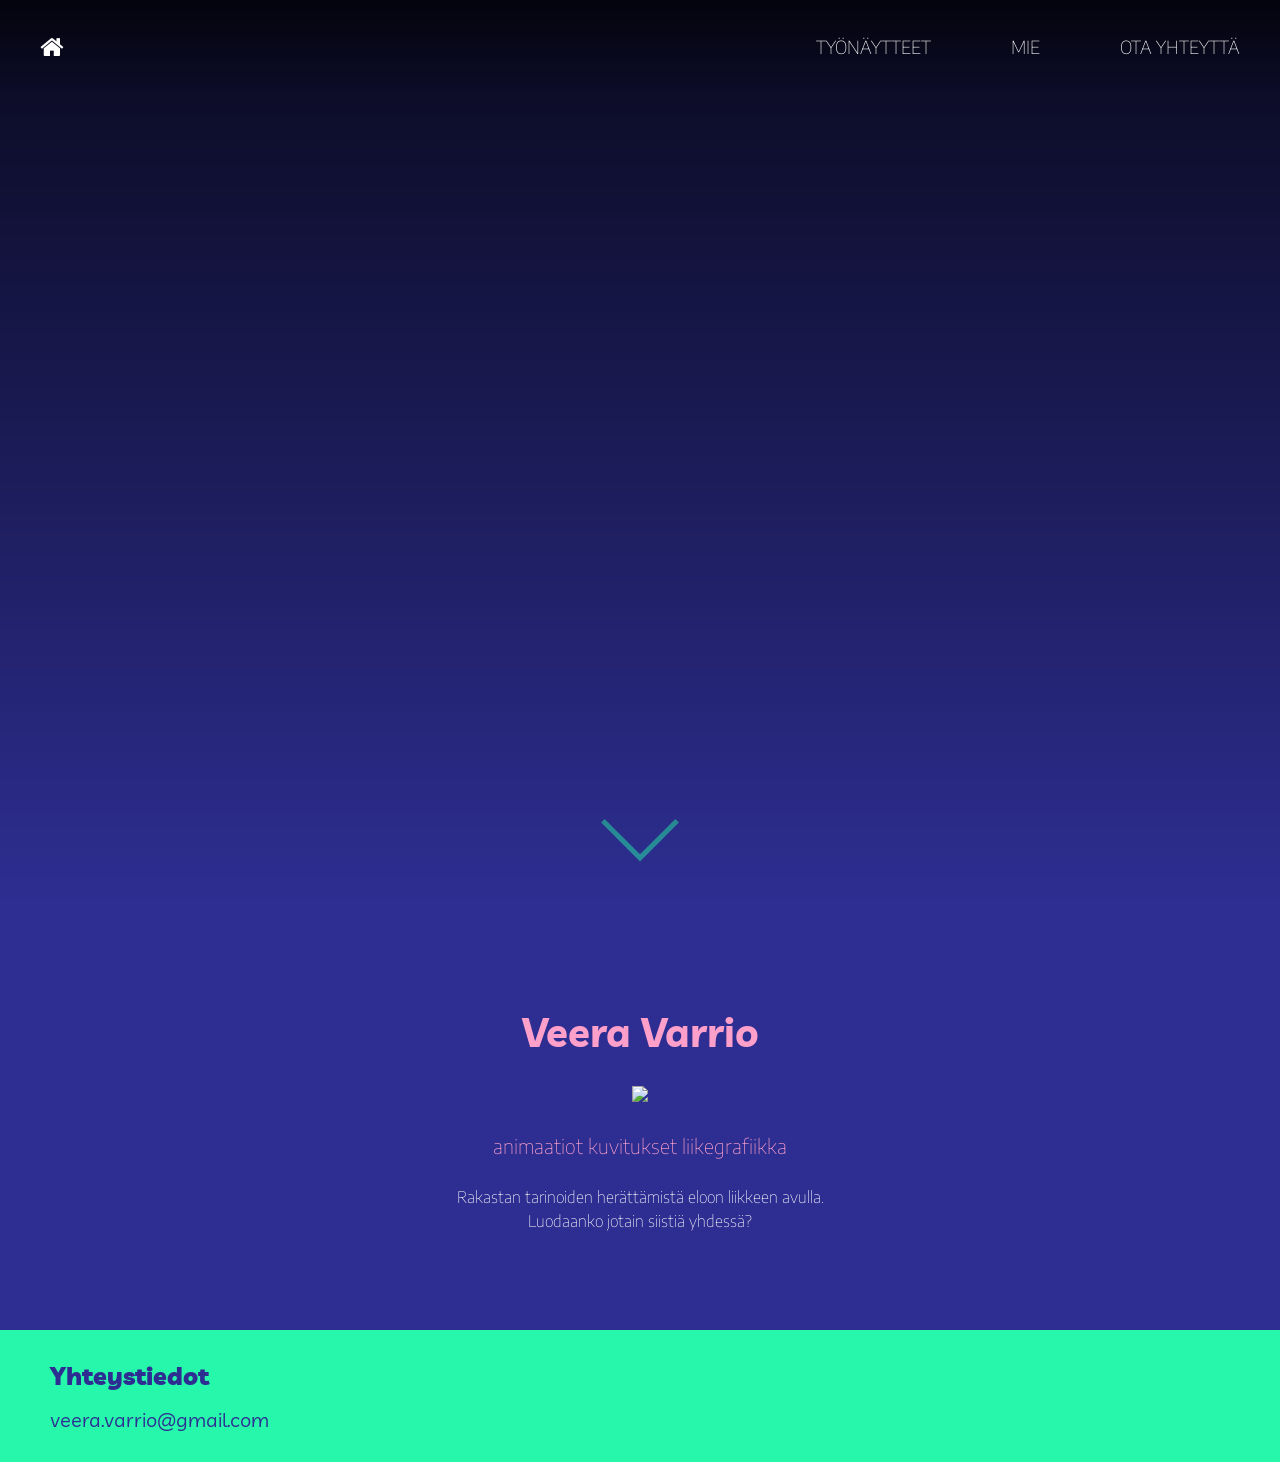
==== index.html @ 7bf1cca2 "Add files via upload" ====
<!DOCTYPE html>
</html lang="fi">
<head>
    <meta charset="UTF-8">
    <meta name="viewport" content="width=device-width, initial-scale=1.0">
    <title>Veera Varrio</title>
    <link rel="stylesheet" href="style.css">
    <link href="https://fonts.googleapis.com/css2?family=Encode+Sans:wght@100..900&family=Livvic:wght@100;300;400;700;900&display=swap" rel="stylesheet">
    <script src="script.js"></script>
    <link rel="stylesheet" href="https://cdnjs.cloudflare.com/ajax/libs/font-awesome/4.7.0/css/font-awesome.min.css">
</head>



<nav class="navbar">
    <!--tämä aina vasemmalla näkyvillä-->
    <a href="index.html" class="home">
        <i class="fa fa-home"></i>
    </a> 

   <div class="hamburger" onclick="toggleMenu()"> ☰ </div>
        <ul id="nav-menu">
            <li><a href="tyonaytteet.html">TYÖNÄYTTEET</a></li>
            <li><a href="mie.html">MIE</a></li>
            <li><a href="otayhteytta.html">OTA YHTEYTTÄ</a></li>
        </ul>
    </div>
</nav>



<body>
  
    <header class="hero">

        <video class="hero-video" autoplay muted loop playsinline>
            <source src="veeravarrio_text-anim.mp4" type="video/mp4">
        </video>

        <div class="hero-overlay"></div>
        <div class id="scroll-down"></div>

    </header>


  
    <div class="content">
        <h1>Veera Varrio</h1>
        <img src="veera-gif.gif">
        <h2>animaatiot kuvitukset liikegrafiikka</h2>
        <p>Rakastan tarinoiden herättämistä eloon liikkeen avulla.</p>
        <p>Luodaanko jotain siistiä yhdessä?</p>
    </div>

    <div class="footer">
        <h1>Yhteystiedot</h1>
        <p>veera.varrio@gmail.com</p>
    </div>

</body>
</html>
---- style.css ----
/*
COLORS
blue: #2E2E92
light pink: #FFA0CA
turquoise: #27F7AB
FONTS
LIVVIC weight: thin 100, semibold 700, black 900
ENCODEE SANS weight: thin 100, medium 500
*/

html, body {
    background-color: #2E2E92;
    margin: 0 auto;
    padding: 0;
    max-width: 2000px;
    min-width: 300px;
    align-content: center;
}


/* NAVIGATION BAR */
.navbar {
    position: fixed;
    width: 100%;
    top: 0;
    background: linear-gradient(rgba(0,0,0,0.5), rgba(0,0,0,0));
    display: flex;
    align-items: center;
    max-width: 2000px;
    z-index: 10;
    font-family: 'Encode Sans', sans-serif;
    font-size: 18px;
    font-weight: 100;
    font-style: normal;
}
.home, li a {
    color: white;
    text-decoration: none;
    padding: 30px 40px;
}
.home {
    font-size: 25px;
}
ul li a:hover {
    background-color: #27F7AB;
    color: #2E2E92;
}
.home:hover {
    color: #27F7AB;
}
ul {
    list-style: none;
    margin-left: auto;
    display: flex;
}
.hamburger {
    display: none;
    font-size: 40px;
    color: white;
    margin-left: auto;
    margin-right: 20px;
    cursor: pointer;
    transition: transform 0.3s ease;
}
.hamburger.active {
    content: "✕";
}
/* NAV IN MOBILE */
@media (max-width: 700px){
    .hamburger {
        display: block;
    }
    ul{
        display: none;
        flex-direction: column;
        width: 100%;
        height: 100svh;
        background: #27F7AB;
        position: absolute;
        top: 70px;
        text-align: center;
        align-content: center;
        font-size: 25px;
        padding-top: 80px;
    }
    .home {
        font-size: 30px;
    }
    ul.show {
        display: flex;
    }
    li {
        margin: 10px;
    }
    li a {
        color:#2E2E92;
        text-decoration: none;
        padding: 0;
    }
    ul li a:hover {
        background-color: transparent;
        color: #FFA0CA;
    }
    .hamburger:hover {
        color: #27F7AB;
    }
    .home:hover {
        color: #27F7AB;
    }
}



/* HEADER IMG 
.header{
    min-height: 100svh;
    width: 100%;
    background-image: linear-gradient(rgba(0, 0, 0, 0.2), rgba(0, 0, 0, 0.5)), url("varriovisuals.png");
    background-size: cover;
    background-repeat: no-repeat;
    background-position: center;
    justify-content: center;
    align-items: center;
    display: flex;
    text-align: center;
    margin: 0;  
}
*/

/* HEADER VID */
.hero {
    position: relative;
    display: flex;
    height: 100svh;
    width: 100%;
    overflow: hidden;
}
.hero-video {
    position: absolute;
    top: 0;
    width: 100%;
    height: 100%;
    object-fit: cover;
    z-index: 0;
}
.hero-overlay {
    position: absolute;
    inset: 0;
    background: linear-gradient(rgba(0,0,0,0.8), rgba(0,0,0,0));
    z-index: 1;
}

/* ARROW N SCROLL */
#scroll-down {
    position: fixed;
    bottom: 20px;
    left: 50%;
    transform: translateX(-50%);
    animation: bounce 1.5s infinite;
    transition: bottom 0.4s ease, opacity 0.4s ease;
}
/* ARROW */
#scroll-down::before {
    content: "";
    display: block;
    width: 50px;
    height: 50px;
    border-left: 5px solid rgba(39, 247, 171, 0.5);
    border-bottom: 5px solid rgba(39, 247, 171, 0.5);
    transform: rotate(-45deg);
    margin: 50px;
}
/* BOUNCE ANIMATION */
@keyframes bounce {
    0%, 20%, 50%, 80%, 100% {
        transform: translate(-50%, 0);
    }
    40% {
        transform: translate(-50%, 8px);
    }
    60% {
        transform: translate(-50%, 4px);
    }
}

/* HEADER IN MOBILE - vai onko parempi että on full screen ???
@media (max-width: 1200px) {
    .hero-video {
    height: 85%;
    }
} 
@media (max-width: 700px) {
    .hero-video {
    height: 70%;
    }
}
*/


/* CONTENT */
.content {
    width: 50%;
    max-width: 1080px;
    margin: auto;
    padding-top: 80px;
    padding-bottom: 80px;
    font-size: 20px;
    text-align: center;
    align-content: center;
    color: #FFA0CA;
}
.content h1 {
    font-size: 40px;
    color: FFA0CA;
    font-family: 'Livvic', sans-serif;
    font-weight: 700;
}
.content h2 {
    font-size: 20px;
    color: FFA0CA;
    font-family: 'Encode Sans', sans-serif;
    font-weight: 100;
    font-style: normal;
    word-spacing: 100%;
    padding: 10px;
}
.content p {
    font-size: 16px;
    color: white;
    padding: 30px;
    font-family: 'Encode Sans', sans-serif;
    font-weight: 100;
    font-style: normal;
    padding: 2px;
    margin: 0;
}
.content img {
    max-width: 80%;
} 
/* CONTENT IN MOBILE */
@media screen and (max-width: 1200px) {
    .content {
        width: 70%;
    }
    .content img{
      min-width: 80%;
    }
}
@media screen and (max-width: 700px) {
    .content {
        width: 80%;
    }
    .content img{
      min-width: 100%;
    }
}

/* MIE */
/*
.content-mie {
    height: 50vh;
    display: flex;
    align-items: center;
    justify-content: space-evenly;
}
.about-left {
    display: flex;
    flex-direction: column;
    align-items: start;
    gap: 20px;
}
.about-right {
    display: flex;
    flex-direction: column;
    align-items: start;
    gap: 20px;
}
.icons {
    
}
*/

/* PORTFOLIO */
.project {
    position: relative;
    overflow: hidden;
    width: 100%;
    display: block;
    gap: 20px;
}
.project video, .project img {
     width: 100%;
     height: auto;
     object-fit: contain;
     display: block;
     transition: transform 0.5s ease;
}
.project::after {
    content:"";
    position: absolute;
    inset: 0;
    background: linear-gradient(rgba(0,0,0,0.1),rgba(0,0,0,0.6));
    transition: opacity 0.5s ease;
}
.project-info {
    position: absolute;
    bottom: 20px;
    left: 20px;
    z-index: 2;
    transition: all 0.5s ease;
    color:#ffffff;
    font-family: 'Encode Sans', sans-serif;
    font-size: 15px;
    font-weight: 100;
    font-style: normal;
}

/* DESKARISSA */
@media (hover: hover) and (pointer: fine) {
.project:hover video, .project:hover img {
    transform: scale(1.05)
}
}
.project:hover .project-info {
    transform: translateY(0);
    opacity: 0;
}
.project:hover .play-icon {
    opacity: 0;
    transform: translate(-50%, -50%) scale(0.8);
}
.project:hover::after {
    opacity: 0;
}

/* MOBIILISSA */
.project.active video, .project.active img {
    transform: scale(1.05);
}
.project.active .play-icon {
    opacity: 0;
    transform: translate(-50%, -50%) scale(0.8);
}
.project.active .project-info {
    opacity: 0;
    transform: translateY(20px);
}
.project.active::after {
    opacity: 0;
}


/* PLAY-ICON FOR VIDEOS */
.play-icon {
    position: absolute;
    top: 50%;
    left: 50%;
    transform: translate(-50%, -50%);
    font-size: 50px;
    color:#ffffff;
    z-index: 3;
    opacity: 0.5;
    transition: opacity 0.5s ease, transform 0.5s ease;
    animation: pulse 1s infinite;
}
@keyframes pulse {
    0%{ transform:translate(-50%, -50%) scale(1); }
    50%{ transform:translate(-50%, -50%) scale(1.1); }
    100%{ transform:translate(-50%, -50%) scale(1); }
}


/* COLUMNS */
.row {
    display: flex;
    flex-wrap: wrap;
    align-items: flex-start;
}
.column {
    flex: 25%;
    max-width: 25%;
}
.column img, video {
    vertical-align: middle;
    width: 100%;
} 

/* RESPONSIVE COLUMNS */
@media screen and (max-width: 1300px) {
    .project-info {
         font-size: 12px;
    }
} 
@media screen and (max-width: 1000px) {
    .column {
         flex: 50%;
         max-width: 50%;
    }
    .row {
        flex: none;
    }
    .project-info {
        font-size: 15px;
   }
}
@media screen and (max-width: 600px) {
    .column {
        flex: 100%;
        max-width: 100%;
    }  
}


/* CONTACT FORM */
.contact-container {
    height: 50vh;
    display: flex;
    align-items: center;
    justify-content: space-evenly;
}
.contact-left {
    display: flex;
    flex-direction: column;
    align-items: start;
    gap: 20px;
}
.contact-left-title h2 {
    margin-bottom: 20px;
}
.contact-left-title hr {
    border: none;
    width: 200px;
    height: 5px;
    background-color:#27F7AB;
    border-radius: 4px;
    margin-bottom: 20px;
}
.contact-inputs {
    width: 400px;
    height: 50px;
    border: none;
    outline: none;
    padding-left: 25px;

    font-family: 'Encode Sans', sans-serif;
    font-weight: 500;
    font-style: normal;
    font-size: 16px;
    color:#2E2E92;
    border-radius: 50px;
}
.contact-left textarea {
    width: 400px;
    height: 140px;
    padding: 15px 25px;
    border-radius: 25px;
    border: none;
    outline: none;

    font-family: 'Encode Sans', sans-serif;
    font-weight: 500;
    font-style: normal;
    font-size: 16px;
    color:#2E2E92;
}
.contact-inputs:focus {
    border: 2px solid #27F7AB;
}
.contact-inputs::placeholder {
    color:rgb(128, 128, 128);
}
.contact-left button {
    display: flex;
    align-items: center;
    padding: 15px 30px;
    background: #FFA0CA;
    cursor: pointer;
    border: none; 

    font-family: 'Encode Sans', sans-serif;
    font-weight: 500;
    font-style: normal;
    font-size: 16px;
    color:#2E2E92;
    border-radius: 50px; 
}
/* ADD ARROW ICON 
.contact-left button img {
    height: 15px;
}
*/
.contact-left button:hover {
    transform: scale(1.1);
}
/* MOBIILISSA */
@media (max-width: 500px) {
    .contact-inputs {
        width: 80vw;
    }
}



/* FOOTER */
.footer {
    background-color: #27F7AB;
    margin: 0;
    bottom: 0;
    width: 100%;
    max-width: 2000px;
}
.footer h1 {
    padding: 30px 50px;
    padding-bottom: 0px;
    font-size: 25px;
    color: #2E2E92;
    font-family: "Livvic", sans-serif;
    font-weight: 900;
    font-style: normal;
}
.footer p {
    padding: 30px 50px;
    padding-top: 0px;
    margin: 0;
    font-size: 18px;
    color: #2E2E92;
    font-family: 'Livvic', sans-serif;
    font-size: 20px;
    text-align: left;
}
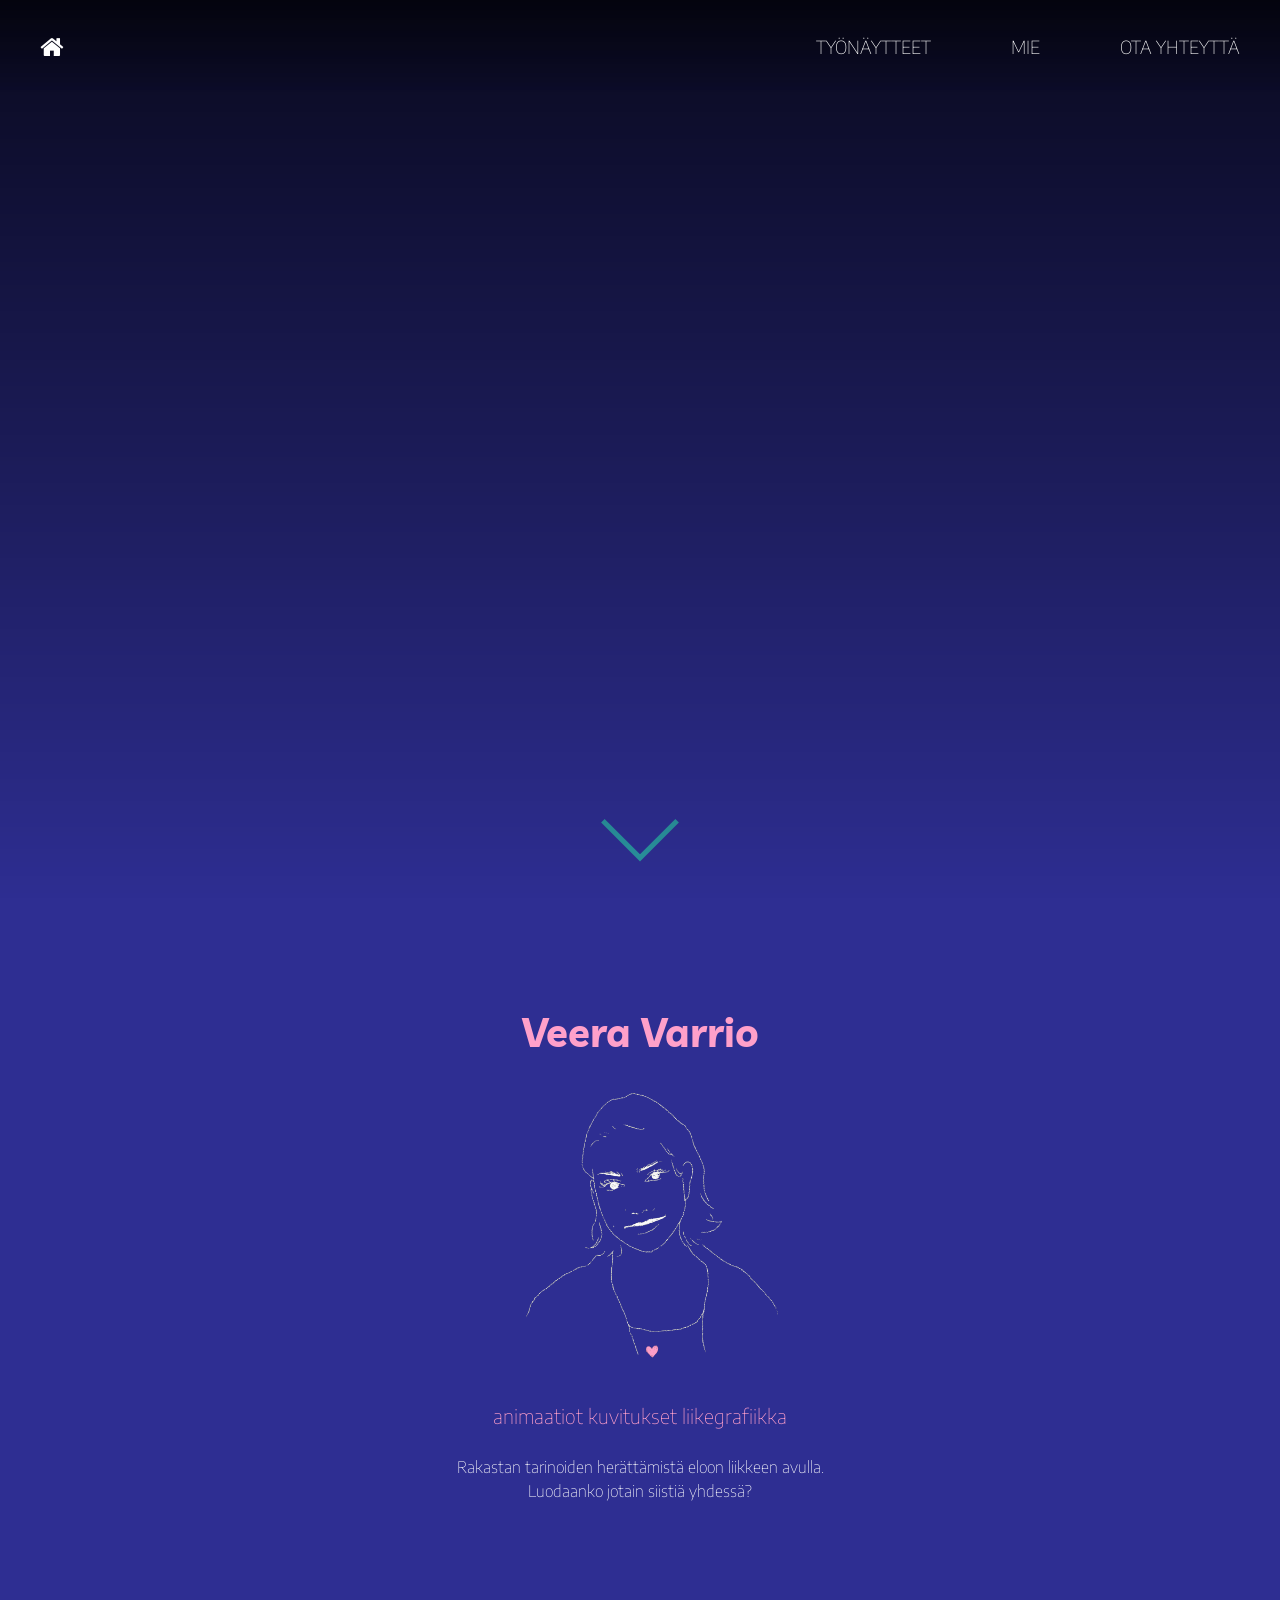
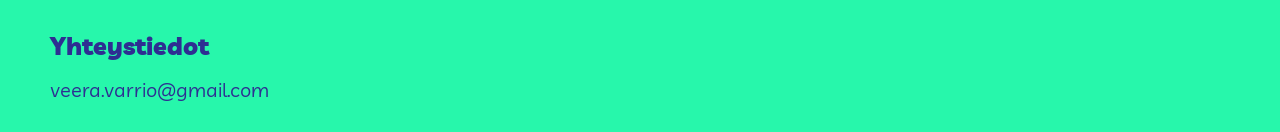
==== commit 44230b29: "Initial commit" ====
--- a/index.html
+++ b/index.html
@@ -1,61 +1,61 @@
-<!DOCTYPE html>
-</html lang="fi">
-<head>
-    <meta charset="UTF-8">
-    <meta name="viewport" content="width=device-width, initial-scale=1.0">
-    <title>Veera Varrio</title>
-    <link rel="stylesheet" href="style.css">
-    <link href="https://fonts.googleapis.com/css2?family=Encode+Sans:wght@100..900&family=Livvic:wght@100;300;400;700;900&display=swap" rel="stylesheet">
-    <script src="script.js"></script>
-    <link rel="stylesheet" href="https://cdnjs.cloudflare.com/ajax/libs/font-awesome/4.7.0/css/font-awesome.min.css">
-</head>
-
-
-
-<nav class="navbar">
-    <!--tämä aina vasemmalla näkyvillä-->
-    <a href="index.html" class="home">
-        <i class="fa fa-home"></i>
-    </a> 
-
-   <div class="hamburger" onclick="toggleMenu()"> ☰ </div>
-        <ul id="nav-menu">
-            <li><a href="tyonaytteet.html">TYÖNÄYTTEET</a></li>
-            <li><a href="mie.html">MIE</a></li>
-            <li><a href="otayhteytta.html">OTA YHTEYTTÄ</a></li>
-        </ul>
-    </div>
-</nav>
-
-
-
-<body>
-  
-    <header class="hero">
-
-        <video class="hero-video" autoplay muted loop playsinline>
-            <source src="veeravarrio_text-anim.mp4" type="video/mp4">
-        </video>
-
-        <div class="hero-overlay"></div>
-        <div class id="scroll-down"></div>
-
-    </header>
-
-
-  
-    <div class="content">
-        <h1>Veera Varrio</h1>
-        <img src="veera-gif.gif">
-        <h2>animaatiot kuvitukset liikegrafiikka</h2>
-        <p>Rakastan tarinoiden herättämistä eloon liikkeen avulla.</p>
-        <p>Luodaanko jotain siistiä yhdessä?</p>
-    </div>
-
-    <div class="footer">
-        <h1>Yhteystiedot</h1>
-        <p>veera.varrio@gmail.com</p>
-    </div>
-
-</body>
+<!DOCTYPE html>
+</html lang="fi">
+<head>
+    <meta charset="UTF-8">
+    <meta name="viewport" content="width=device-width, initial-scale=1.0">
+    <title>Veera Varrio</title>
+    <link rel="stylesheet" href="style.css">
+    <link href="https://fonts.googleapis.com/css2?family=Encode+Sans:wght@100..900&family=Livvic:wght@100;300;400;700;900&display=swap" rel="stylesheet">
+    <script src="script.js"></script>
+    <link rel="stylesheet" href="https://cdnjs.cloudflare.com/ajax/libs/font-awesome/4.7.0/css/font-awesome.min.css">
+</head>
+
+
+
+<nav class="navbar">
+    <!--tämä aina vasemmalla näkyvillä-->
+    <a href="index.html" class="home">
+        <i class="fa fa-home"></i>
+    </a> 
+
+   <div class="hamburger" onclick="toggleMenu()"> ☰ </div>
+        <ul id="nav-menu">
+            <li><a href="tyonaytteet.html">TYÖNÄYTTEET</a></li>
+            <li><a href="mie.html">MIE</a></li>
+            <li><a href="otayhteytta.html">OTA YHTEYTTÄ</a></li>
+        </ul>
+    </div>
+</nav>
+
+
+
+<body>
+  
+    <header class="hero">
+
+        <video class="hero-video" autoplay muted loop playsinline>
+            <source src="veeravarrio_text-anim.mp4" type="video/mp4">
+        </video>
+
+        <div class="hero-overlay"></div>
+        <div class id="scroll-down"></div>
+
+    </header>
+
+
+  
+    <div class="content">
+        <h1>Veera Varrio</h1>
+        <img src="veera-gif.gif">
+        <h2>animaatiot kuvitukset liikegrafiikka</h2>
+        <p>Rakastan tarinoiden herättämistä eloon liikkeen avulla.</p>
+        <p>Luodaanko jotain siistiä yhdessä?</p>
+    </div>
+
+    <div class="footer">
+        <h1>Yhteystiedot</h1>
+        <p>veera.varrio@gmail.com</p>
+    </div>
+
+</body>
 </html>
--- a/style.css
+++ b/style.css
@@ -1,530 +1,530 @@
-/*
-COLORS
-blue: #2E2E92
-light pink: #FFA0CA
-turquoise: #27F7AB
-FONTS
-LIVVIC weight: thin 100, semibold 700, black 900
-ENCODEE SANS weight: thin 100, medium 500
-*/
-
-html, body {
-    background-color: #2E2E92;
-    margin: 0 auto;
-    padding: 0;
-    max-width: 2000px;
-    min-width: 300px;
-    align-content: center;
-}
-
-
-/* NAVIGATION BAR */
-.navbar {
-    position: fixed;
-    width: 100%;
-    top: 0;
-    background: linear-gradient(rgba(0,0,0,0.5), rgba(0,0,0,0));
-    display: flex;
-    align-items: center;
-    max-width: 2000px;
-    z-index: 10;
-    font-family: 'Encode Sans', sans-serif;
-    font-size: 18px;
-    font-weight: 100;
-    font-style: normal;
-}
-.home, li a {
-    color: white;
-    text-decoration: none;
-    padding: 30px 40px;
-}
-.home {
-    font-size: 25px;
-}
-ul li a:hover {
-    background-color: #27F7AB;
-    color: #2E2E92;
-}
-.home:hover {
-    color: #27F7AB;
-}
-ul {
-    list-style: none;
-    margin-left: auto;
-    display: flex;
-}
-.hamburger {
-    display: none;
-    font-size: 40px;
-    color: white;
-    margin-left: auto;
-    margin-right: 20px;
-    cursor: pointer;
-    transition: transform 0.3s ease;
-}
-.hamburger.active {
-    content: "✕";
-}
-/* NAV IN MOBILE */
-@media (max-width: 700px){
-    .hamburger {
-        display: block;
-    }
-    ul{
-        display: none;
-        flex-direction: column;
-        width: 100%;
-        height: 100svh;
-        background: #27F7AB;
-        position: absolute;
-        top: 70px;
-        text-align: center;
-        align-content: center;
-        font-size: 25px;
-        padding-top: 80px;
-    }
-    .home {
-        font-size: 30px;
-    }
-    ul.show {
-        display: flex;
-    }
-    li {
-        margin: 10px;
-    }
-    li a {
-        color:#2E2E92;
-        text-decoration: none;
-        padding: 0;
-    }
-    ul li a:hover {
-        background-color: transparent;
-        color: #FFA0CA;
-    }
-    .hamburger:hover {
-        color: #27F7AB;
-    }
-    .home:hover {
-        color: #27F7AB;
-    }
-}
-
-
-
-/* HEADER IMG 
-.header{
-    min-height: 100svh;
-    width: 100%;
-    background-image: linear-gradient(rgba(0, 0, 0, 0.2), rgba(0, 0, 0, 0.5)), url("varriovisuals.png");
-    background-size: cover;
-    background-repeat: no-repeat;
-    background-position: center;
-    justify-content: center;
-    align-items: center;
-    display: flex;
-    text-align: center;
-    margin: 0;  
-}
-*/
-
-/* HEADER VID */
-.hero {
-    position: relative;
-    display: flex;
-    height: 100svh;
-    width: 100%;
-    overflow: hidden;
-}
-.hero-video {
-    position: absolute;
-    top: 0;
-    width: 100%;
-    height: 100%;
-    object-fit: cover;
-    z-index: 0;
-}
-.hero-overlay {
-    position: absolute;
-    inset: 0;
-    background: linear-gradient(rgba(0,0,0,0.8), rgba(0,0,0,0));
-    z-index: 1;
-}
-
-/* ARROW N SCROLL */
-#scroll-down {
-    position: fixed;
-    bottom: 20px;
-    left: 50%;
-    transform: translateX(-50%);
-    animation: bounce 1.5s infinite;
-    transition: bottom 0.4s ease, opacity 0.4s ease;
-}
-/* ARROW */
-#scroll-down::before {
-    content: "";
-    display: block;
-    width: 50px;
-    height: 50px;
-    border-left: 5px solid rgba(39, 247, 171, 0.5);
-    border-bottom: 5px solid rgba(39, 247, 171, 0.5);
-    transform: rotate(-45deg);
-    margin: 50px;
-}
-/* BOUNCE ANIMATION */
-@keyframes bounce {
-    0%, 20%, 50%, 80%, 100% {
-        transform: translate(-50%, 0);
-    }
-    40% {
-        transform: translate(-50%, 8px);
-    }
-    60% {
-        transform: translate(-50%, 4px);
-    }
-}
-
-/* HEADER IN MOBILE - vai onko parempi että on full screen ???
-@media (max-width: 1200px) {
-    .hero-video {
-    height: 85%;
-    }
-} 
-@media (max-width: 700px) {
-    .hero-video {
-    height: 70%;
-    }
-}
-*/
-
-
-/* CONTENT */
-.content {
-    width: 50%;
-    max-width: 1080px;
-    margin: auto;
-    padding-top: 80px;
-    padding-bottom: 80px;
-    font-size: 20px;
-    text-align: center;
-    align-content: center;
-    color: #FFA0CA;
-}
-.content h1 {
-    font-size: 40px;
-    color: FFA0CA;
-    font-family: 'Livvic', sans-serif;
-    font-weight: 700;
-}
-.content h2 {
-    font-size: 20px;
-    color: FFA0CA;
-    font-family: 'Encode Sans', sans-serif;
-    font-weight: 100;
-    font-style: normal;
-    word-spacing: 100%;
-    padding: 10px;
-}
-.content p {
-    font-size: 16px;
-    color: white;
-    padding: 30px;
-    font-family: 'Encode Sans', sans-serif;
-    font-weight: 100;
-    font-style: normal;
-    padding: 2px;
-    margin: 0;
-}
-.content img {
-    max-width: 80%;
-} 
-/* CONTENT IN MOBILE */
-@media screen and (max-width: 1200px) {
-    .content {
-        width: 70%;
-    }
-    .content img{
-      min-width: 80%;
-    }
-}
-@media screen and (max-width: 700px) {
-    .content {
-        width: 80%;
-    }
-    .content img{
-      min-width: 100%;
-    }
-}
-
-/* MIE */
-/*
-.content-mie {
-    height: 50vh;
-    display: flex;
-    align-items: center;
-    justify-content: space-evenly;
-}
-.about-left {
-    display: flex;
-    flex-direction: column;
-    align-items: start;
-    gap: 20px;
-}
-.about-right {
-    display: flex;
-    flex-direction: column;
-    align-items: start;
-    gap: 20px;
-}
-.icons {
-    
-}
-*/
-
-/* PORTFOLIO */
-.project {
-    position: relative;
-    overflow: hidden;
-    width: 100%;
-    display: block;
-    gap: 20px;
-}
-.project video, .project img {
-     width: 100%;
-     height: auto;
-     object-fit: contain;
-     display: block;
-     transition: transform 0.5s ease;
-}
-.project::after {
-    content:"";
-    position: absolute;
-    inset: 0;
-    background: linear-gradient(rgba(0,0,0,0.1),rgba(0,0,0,0.6));
-    transition: opacity 0.5s ease;
-}
-.project-info {
-    position: absolute;
-    bottom: 20px;
-    left: 20px;
-    z-index: 2;
-    transition: all 0.5s ease;
-    color:#ffffff;
-    font-family: 'Encode Sans', sans-serif;
-    font-size: 15px;
-    font-weight: 100;
-    font-style: normal;
-}
-
-/* DESKARISSA */
-@media (hover: hover) and (pointer: fine) {
-.project:hover video, .project:hover img {
-    transform: scale(1.05)
-}
-}
-.project:hover .project-info {
-    transform: translateY(0);
-    opacity: 0;
-}
-.project:hover .play-icon {
-    opacity: 0;
-    transform: translate(-50%, -50%) scale(0.8);
-}
-.project:hover::after {
-    opacity: 0;
-}
-
-/* MOBIILISSA */
-.project.active video, .project.active img {
-    transform: scale(1.05);
-}
-.project.active .play-icon {
-    opacity: 0;
-    transform: translate(-50%, -50%) scale(0.8);
-}
-.project.active .project-info {
-    opacity: 0;
-    transform: translateY(20px);
-}
-.project.active::after {
-    opacity: 0;
-}
-
-
-/* PLAY-ICON FOR VIDEOS */
-.play-icon {
-    position: absolute;
-    top: 50%;
-    left: 50%;
-    transform: translate(-50%, -50%);
-    font-size: 50px;
-    color:#ffffff;
-    z-index: 3;
-    opacity: 0.5;
-    transition: opacity 0.5s ease, transform 0.5s ease;
-    animation: pulse 1s infinite;
-}
-@keyframes pulse {
-    0%{ transform:translate(-50%, -50%) scale(1); }
-    50%{ transform:translate(-50%, -50%) scale(1.1); }
-    100%{ transform:translate(-50%, -50%) scale(1); }
-}
-
-
-/* COLUMNS */
-.row {
-    display: flex;
-    flex-wrap: wrap;
-    align-items: flex-start;
-}
-.column {
-    flex: 25%;
-    max-width: 25%;
-}
-.column img, video {
-    vertical-align: middle;
-    width: 100%;
-} 
-
-/* RESPONSIVE COLUMNS */
-@media screen and (max-width: 1300px) {
-    .project-info {
-         font-size: 12px;
-    }
-} 
-@media screen and (max-width: 1000px) {
-    .column {
-         flex: 50%;
-         max-width: 50%;
-    }
-    .row {
-        flex: none;
-    }
-    .project-info {
-        font-size: 15px;
-   }
-}
-@media screen and (max-width: 600px) {
-    .column {
-        flex: 100%;
-        max-width: 100%;
-    }  
-}
-
-
-/* CONTACT FORM */
-.contact-container {
-    height: 50vh;
-    display: flex;
-    align-items: center;
-    justify-content: space-evenly;
-}
-.contact-left {
-    display: flex;
-    flex-direction: column;
-    align-items: start;
-    gap: 20px;
-}
-.contact-left-title h2 {
-    margin-bottom: 20px;
-}
-.contact-left-title hr {
-    border: none;
-    width: 200px;
-    height: 5px;
-    background-color:#27F7AB;
-    border-radius: 4px;
-    margin-bottom: 20px;
-}
-.contact-inputs {
-    width: 400px;
-    height: 50px;
-    border: none;
-    outline: none;
-    padding-left: 25px;
-
-    font-family: 'Encode Sans', sans-serif;
-    font-weight: 500;
-    font-style: normal;
-    font-size: 16px;
-    color:#2E2E92;
-    border-radius: 50px;
-}
-.contact-left textarea {
-    width: 400px;
-    height: 140px;
-    padding: 15px 25px;
-    border-radius: 25px;
-    border: none;
-    outline: none;
-
-    font-family: 'Encode Sans', sans-serif;
-    font-weight: 500;
-    font-style: normal;
-    font-size: 16px;
-    color:#2E2E92;
-}
-.contact-inputs:focus {
-    border: 2px solid #27F7AB;
-}
-.contact-inputs::placeholder {
-    color:rgb(128, 128, 128);
-}
-.contact-left button {
-    display: flex;
-    align-items: center;
-    padding: 15px 30px;
-    background: #FFA0CA;
-    cursor: pointer;
-    border: none; 
-
-    font-family: 'Encode Sans', sans-serif;
-    font-weight: 500;
-    font-style: normal;
-    font-size: 16px;
-    color:#2E2E92;
-    border-radius: 50px; 
-}
-/* ADD ARROW ICON 
-.contact-left button img {
-    height: 15px;
-}
-*/
-.contact-left button:hover {
-    transform: scale(1.1);
-}
-/* MOBIILISSA */
-@media (max-width: 500px) {
-    .contact-inputs {
-        width: 80vw;
-    }
-}
-
-
-
-/* FOOTER */
-.footer {
-    background-color: #27F7AB;
-    margin: 0;
-    bottom: 0;
-    width: 100%;
-    max-width: 2000px;
-}
-.footer h1 {
-    padding: 30px 50px;
-    padding-bottom: 0px;
-    font-size: 25px;
-    color: #2E2E92;
-    font-family: "Livvic", sans-serif;
-    font-weight: 900;
-    font-style: normal;
-}
-.footer p {
-    padding: 30px 50px;
-    padding-top: 0px;
-    margin: 0;
-    font-size: 18px;
-    color: #2E2E92;
-    font-family: 'Livvic', sans-serif;
-    font-size: 20px;
-    text-align: left;
+/*
+COLORS
+blue: #2E2E92
+light pink: #FFA0CA
+turquoise: #27F7AB
+FONTS
+LIVVIC weight: thin 100, semibold 700, black 900
+ENCODEE SANS weight: thin 100, medium 500
+*/
+
+html, body {
+    background-color: #2E2E92;
+    margin: 0 auto;
+    padding: 0;
+    max-width: 2000px;
+    min-width: 300px;
+    align-content: center;
+}
+
+
+/* NAVIGATION BAR */
+.navbar {
+    position: fixed;
+    width: 100%;
+    top: 0;
+    background: linear-gradient(rgba(0,0,0,0.5), rgba(0,0,0,0));
+    display: flex;
+    align-items: center;
+    max-width: 2000px;
+    z-index: 10;
+    font-family: 'Encode Sans', sans-serif;
+    font-size: 18px;
+    font-weight: 100;
+    font-style: normal;
+}
+.home, li a {
+    color: white;
+    text-decoration: none;
+    padding: 30px 40px;
+}
+.home {
+    font-size: 25px;
+}
+ul li a:hover {
+    background-color: #27F7AB;
+    color: #2E2E92;
+}
+.home:hover {
+    color: #27F7AB;
+}
+ul {
+    list-style: none;
+    margin-left: auto;
+    display: flex;
+}
+.hamburger {
+    display: none;
+    font-size: 40px;
+    color: white;
+    margin-left: auto;
+    margin-right: 20px;
+    cursor: pointer;
+    transition: transform 0.3s ease;
+}
+.hamburger.active {
+    content: "✕";
+}
+/* NAV IN MOBILE */
+@media (max-width: 700px){
+    .hamburger {
+        display: block;
+    }
+    ul{
+        display: none;
+        flex-direction: column;
+        width: 100%;
+        height: 100svh;
+        background: #27F7AB;
+        position: absolute;
+        top: 70px;
+        text-align: center;
+        align-content: center;
+        font-size: 25px;
+        padding-top: 80px;
+    }
+    .home {
+        font-size: 30px;
+    }
+    ul.show {
+        display: flex;
+    }
+    li {
+        margin: 10px;
+    }
+    li a {
+        color:#2E2E92;
+        text-decoration: none;
+        padding: 0;
+    }
+    ul li a:hover {
+        background-color: transparent;
+        color: #FFA0CA;
+    }
+    .hamburger:hover {
+        color: #27F7AB;
+    }
+    .home:hover {
+        color: #27F7AB;
+    }
+}
+
+
+
+/* HEADER IMG 
+.header{
+    min-height: 100svh;
+    width: 100%;
+    background-image: linear-gradient(rgba(0, 0, 0, 0.2), rgba(0, 0, 0, 0.5)), url("varriovisuals.png");
+    background-size: cover;
+    background-repeat: no-repeat;
+    background-position: center;
+    justify-content: center;
+    align-items: center;
+    display: flex;
+    text-align: center;
+    margin: 0;  
+}
+*/
+
+/* HEADER VID */
+.hero {
+    position: relative;
+    display: flex;
+    height: 100svh;
+    width: 100%;
+    overflow: hidden;
+}
+.hero-video {
+    position: absolute;
+    top: 0;
+    width: 100%;
+    height: 100%;
+    object-fit: cover;
+    z-index: 0;
+}
+.hero-overlay {
+    position: absolute;
+    inset: 0;
+    background: linear-gradient(rgba(0,0,0,0.8), rgba(0,0,0,0));
+    z-index: 1;
+}
+
+/* ARROW N SCROLL */
+#scroll-down {
+    position: fixed;
+    bottom: 20px;
+    left: 50%;
+    transform: translateX(-50%);
+    animation: bounce 1.5s infinite;
+    transition: bottom 0.4s ease, opacity 0.4s ease;
+}
+/* ARROW */
+#scroll-down::before {
+    content: "";
+    display: block;
+    width: 50px;
+    height: 50px;
+    border-left: 5px solid rgba(39, 247, 171, 0.5);
+    border-bottom: 5px solid rgba(39, 247, 171, 0.5);
+    transform: rotate(-45deg);
+    margin: 50px;
+}
+/* BOUNCE ANIMATION */
+@keyframes bounce {
+    0%, 20%, 50%, 80%, 100% {
+        transform: translate(-50%, 0);
+    }
+    40% {
+        transform: translate(-50%, 8px);
+    }
+    60% {
+        transform: translate(-50%, 4px);
+    }
+}
+
+/* HEADER IN MOBILE - vai onko parempi että on full screen ???
+@media (max-width: 1200px) {
+    .hero-video {
+    height: 85%;
+    }
+} 
+@media (max-width: 700px) {
+    .hero-video {
+    height: 70%;
+    }
+}
+*/
+
+
+/* CONTENT */
+.content {
+    width: 50%;
+    max-width: 1080px;
+    margin: auto;
+    padding-top: 80px;
+    padding-bottom: 80px;
+    font-size: 20px;
+    text-align: center;
+    align-content: center;
+    color: #FFA0CA;
+}
+.content h1 {
+    font-size: 40px;
+    color: FFA0CA;
+    font-family: 'Livvic', sans-serif;
+    font-weight: 700;
+}
+.content h2 {
+    font-size: 20px;
+    color: FFA0CA;
+    font-family: 'Encode Sans', sans-serif;
+    font-weight: 100;
+    font-style: normal;
+    word-spacing: 100%;
+    padding: 10px;
+}
+.content p {
+    font-size: 16px;
+    color: white;
+    padding: 30px;
+    font-family: 'Encode Sans', sans-serif;
+    font-weight: 100;
+    font-style: normal;
+    padding: 2px;
+    margin: 0;
+}
+.content img {
+    max-width: 80%;
+} 
+/* CONTENT IN MOBILE */
+@media screen and (max-width: 1200px) {
+    .content {
+        width: 70%;
+    }
+    .content img{
+      min-width: 80%;
+    }
+}
+@media screen and (max-width: 700px) {
+    .content {
+        width: 80%;
+    }
+    .content img{
+      min-width: 100%;
+    }
+}
+
+/* MIE */
+/*
+.content-mie {
+    height: 50vh;
+    display: flex;
+    align-items: center;
+    justify-content: space-evenly;
+}
+.about-left {
+    display: flex;
+    flex-direction: column;
+    align-items: start;
+    gap: 20px;
+}
+.about-right {
+    display: flex;
+    flex-direction: column;
+    align-items: start;
+    gap: 20px;
+}
+.icons {
+    
+}
+*/
+
+/* PORTFOLIO */
+.project {
+    position: relative;
+    overflow: hidden;
+    width: 100%;
+    display: block;
+    gap: 20px;
+}
+.project video, .project img {
+     width: 100%;
+     height: auto;
+     object-fit: contain;
+     display: block;
+     transition: transform 0.5s ease;
+}
+.project::after {
+    content:"";
+    position: absolute;
+    inset: 0;
+    background: linear-gradient(rgba(0,0,0,0.1),rgba(0,0,0,0.6));
+    transition: opacity 0.5s ease;
+}
+.project-info {
+    position: absolute;
+    bottom: 20px;
+    left: 20px;
+    z-index: 2;
+    transition: all 0.5s ease;
+    color:#ffffff;
+    font-family: 'Encode Sans', sans-serif;
+    font-size: 15px;
+    font-weight: 100;
+    font-style: normal;
+}
+
+/* DESKARISSA */
+@media (hover: hover) and (pointer: fine) {
+.project:hover video, .project:hover img {
+    transform: scale(1.05)
+}
+}
+.project:hover .project-info {
+    transform: translateY(0);
+    opacity: 0;
+}
+.project:hover .play-icon {
+    opacity: 0;
+    transform: translate(-50%, -50%) scale(0.8);
+}
+.project:hover::after {
+    opacity: 0;
+}
+
+/* MOBIILISSA */
+.project.active video, .project.active img {
+    transform: scale(1.05);
+}
+.project.active .play-icon {
+    opacity: 0;
+    transform: translate(-50%, -50%) scale(0.8);
+}
+.project.active .project-info {
+    opacity: 0;
+    transform: translateY(20px);
+}
+.project.active::after {
+    opacity: 0;
+}
+
+
+/* PLAY-ICON FOR VIDEOS */
+.play-icon {
+    position: absolute;
+    top: 50%;
+    left: 50%;
+    transform: translate(-50%, -50%);
+    font-size: 50px;
+    color:#ffffff;
+    z-index: 3;
+    opacity: 0.5;
+    transition: opacity 0.5s ease, transform 0.5s ease;
+    animation: pulse 1s infinite;
+}
+@keyframes pulse {
+    0%{ transform:translate(-50%, -50%) scale(1); }
+    50%{ transform:translate(-50%, -50%) scale(1.1); }
+    100%{ transform:translate(-50%, -50%) scale(1); }
+}
+
+
+/* COLUMNS */
+.row {
+    display: flex;
+    flex-wrap: wrap;
+    align-items: flex-start;
+}
+.column {
+    flex: 25%;
+    max-width: 25%;
+}
+.column img, video {
+    vertical-align: middle;
+    width: 100%;
+} 
+
+/* RESPONSIVE COLUMNS */
+@media screen and (max-width: 1300px) {
+    .project-info {
+         font-size: 12px;
+    }
+} 
+@media screen and (max-width: 1000px) {
+    .column {
+         flex: 50%;
+         max-width: 50%;
+    }
+    .row {
+        flex: none;
+    }
+    .project-info {
+        font-size: 15px;
+   }
+}
+@media screen and (max-width: 600px) {
+    .column {
+        flex: 100%;
+        max-width: 100%;
+    }  
+}
+
+
+/* CONTACT FORM */
+.contact-container {
+    height: 50vh;
+    display: flex;
+    align-items: center;
+    justify-content: space-evenly;
+}
+.contact-left {
+    display: flex;
+    flex-direction: column;
+    align-items: start;
+    gap: 20px;
+}
+.contact-left-title h2 {
+    margin-bottom: 20px;
+}
+.contact-left-title hr {
+    border: none;
+    width: 200px;
+    height: 5px;
+    background-color:#27F7AB;
+    border-radius: 4px;
+    margin-bottom: 20px;
+}
+.contact-inputs {
+    width: 400px;
+    height: 50px;
+    border: none;
+    outline: none;
+    padding-left: 25px;
+
+    font-family: 'Encode Sans', sans-serif;
+    font-weight: 500;
+    font-style: normal;
+    font-size: 16px;
+    color:#2E2E92;
+    border-radius: 50px;
+}
+.contact-left textarea {
+    width: 400px;
+    height: 140px;
+    padding: 15px 25px;
+    border-radius: 25px;
+    border: none;
+    outline: none;
+
+    font-family: 'Encode Sans', sans-serif;
+    font-weight: 500;
+    font-style: normal;
+    font-size: 16px;
+    color:#2E2E92;
+}
+.contact-inputs:focus {
+    border: 2px solid #27F7AB;
+}
+.contact-inputs::placeholder {
+    color:rgb(128, 128, 128);
+}
+.contact-left button {
+    display: flex;
+    align-items: center;
+    padding: 15px 30px;
+    background: #FFA0CA;
+    cursor: pointer;
+    border: none; 
+
+    font-family: 'Encode Sans', sans-serif;
+    font-weight: 500;
+    font-style: normal;
+    font-size: 16px;
+    color:#2E2E92;
+    border-radius: 50px; 
+}
+/* ADD ARROW ICON 
+.contact-left button img {
+    height: 15px;
+}
+*/
+.contact-left button:hover {
+    transform: scale(1.1);
+}
+/* MOBIILISSA */
+@media (max-width: 500px) {
+    .contact-inputs {
+        width: 80vw;
+    }
+}
+
+
+
+/* FOOTER */
+.footer {
+    background-color: #27F7AB;
+    margin: 0;
+    bottom: 0;
+    width: 100%;
+    max-width: 2000px;
+}
+.footer h1 {
+    padding: 30px 50px;
+    padding-bottom: 0px;
+    font-size: 25px;
+    color: #2E2E92;
+    font-family: "Livvic", sans-serif;
+    font-weight: 900;
+    font-style: normal;
+}
+.footer p {
+    padding: 30px 50px;
+    padding-top: 0px;
+    margin: 0;
+    font-size: 18px;
+    color: #2E2E92;
+    font-family: 'Livvic', sans-serif;
+    font-size: 20px;
+    text-align: left;
 }
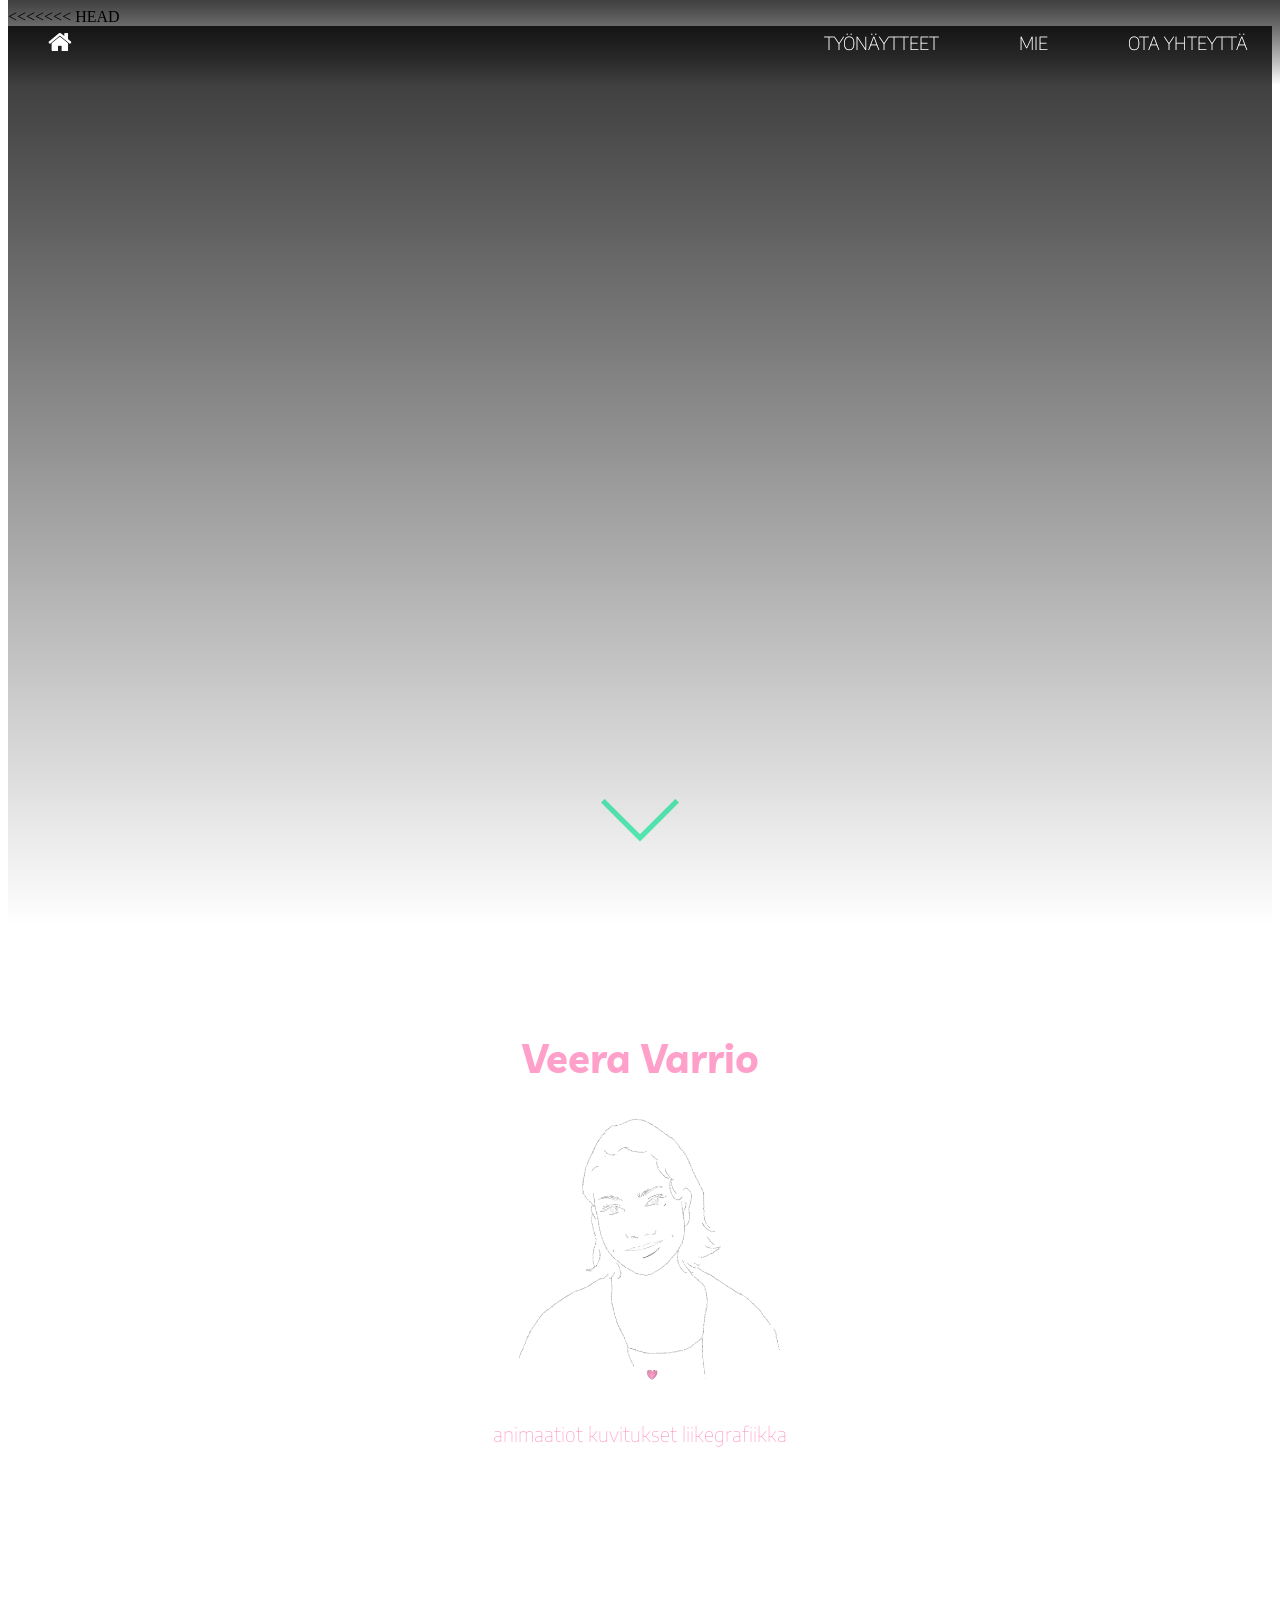
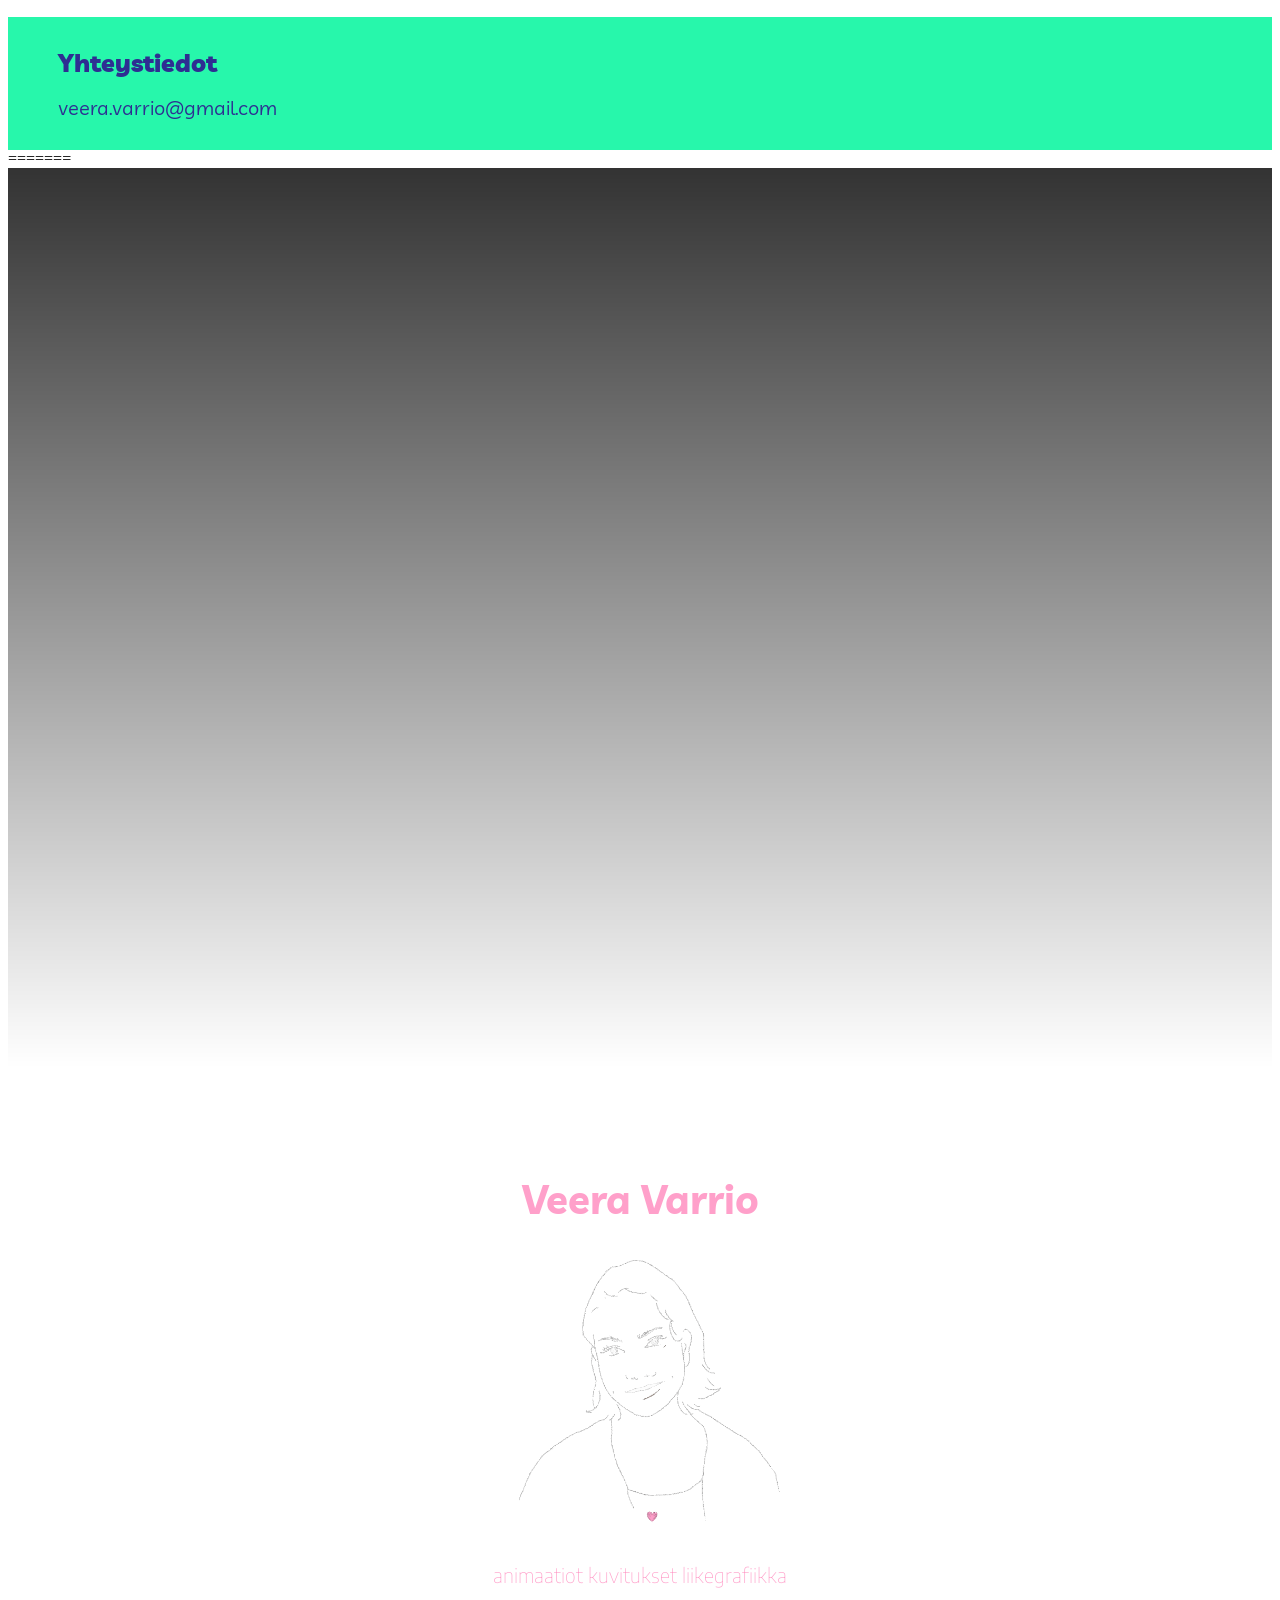
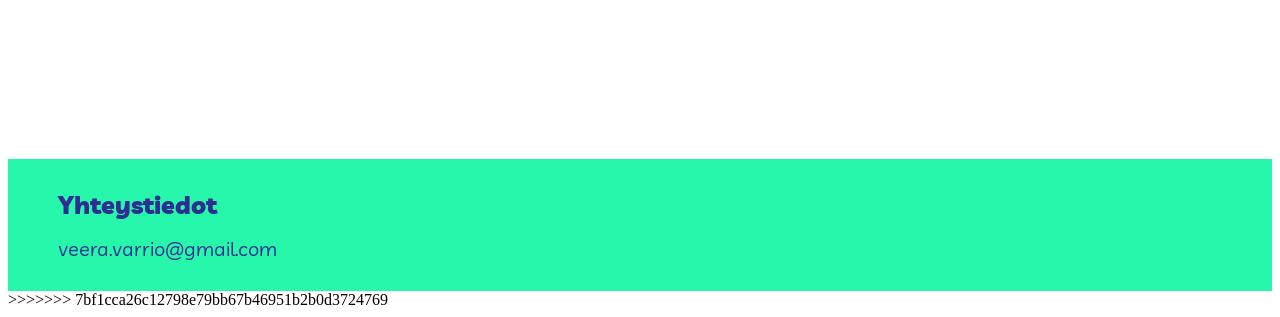
==== commit 55609dfc: "Initial commit" ====
--- a/index.html
+++ b/index.html
@@ -1,3 +1,4 @@
+<<<<<<< HEAD
 <!DOCTYPE html>
 </html lang="fi">
 <head>
@@ -58,4 +59,66 @@
     </div>
 
 </body>
+=======
+<!DOCTYPE html>
+</html lang="fi">
+<head>
+    <meta charset="UTF-8">
+    <meta name="viewport" content="width=device-width, initial-scale=1.0">
+    <title>Veera Varrio</title>
+    <link rel="stylesheet" href="style.css">
+    <link href="https://fonts.googleapis.com/css2?family=Encode+Sans:wght@100..900&family=Livvic:wght@100;300;400;700;900&display=swap" rel="stylesheet">
+    <script src="script.js"></script>
+    <link rel="stylesheet" href="https://cdnjs.cloudflare.com/ajax/libs/font-awesome/4.7.0/css/font-awesome.min.css">
+</head>
+
+
+
+<nav class="navbar">
+    <!--tämä aina vasemmalla näkyvillä-->
+    <a href="index.html" class="home">
+        <i class="fa fa-home"></i>
+    </a> 
+
+   <div class="hamburger" onclick="toggleMenu()"> ☰ </div>
+        <ul id="nav-menu">
+            <li><a href="tyonaytteet.html">TYÖNÄYTTEET</a></li>
+            <li><a href="mie.html">MIE</a></li>
+            <li><a href="otayhteytta.html">OTA YHTEYTTÄ</a></li>
+        </ul>
+    </div>
+</nav>
+
+
+
+<body>
+  
+    <header class="hero">
+
+        <video class="hero-video" autoplay muted loop playsinline>
+            <source src="veeravarrio_text-anim.mp4" type="video/mp4">
+        </video>
+
+        <div class="hero-overlay"></div>
+        <div class id="scroll-down"></div>
+
+    </header>
+
+
+  
+    <div class="content">
+        <h1>Veera Varrio</h1>
+        <img src="veera-gif.gif">
+        <h2>animaatiot kuvitukset liikegrafiikka</h2>
+        <p>Rakastan tarinoiden herättämistä eloon liikkeen avulla.</p>
+        <p>Luodaanko jotain siistiä yhdessä?</p>
+    </div>
+
+    <div class="footer">
+        <h1>Yhteystiedot</h1>
+        <p>veera.varrio@gmail.com</p>
+    </div>
+
+</body>
+>>>>>>> 7bf1cca26c12798e79bb67b46951b2b0d3724769
 </html>
--- a/style.css
+++ b/style.css
@@ -1,3 +1,4 @@
+<<<<<<< HEAD
 /*
 COLORS
 blue: #2E2E92
@@ -527,4 +528,535 @@
     font-family: 'Livvic', sans-serif;
     font-size: 20px;
     text-align: left;
+=======
+/*
+COLORS
+blue: #2E2E92
+light pink: #FFA0CA
+turquoise: #27F7AB
+FONTS
+LIVVIC weight: thin 100, semibold 700, black 900
+ENCODEE SANS weight: thin 100, medium 500
+*/
+
+html, body {
+    background-color: #2E2E92;
+    margin: 0 auto;
+    padding: 0;
+    max-width: 2000px;
+    min-width: 300px;
+    align-content: center;
+}
+
+
+/* NAVIGATION BAR */
+.navbar {
+    position: fixed;
+    width: 100%;
+    top: 0;
+    background: linear-gradient(rgba(0,0,0,0.5), rgba(0,0,0,0));
+    display: flex;
+    align-items: center;
+    max-width: 2000px;
+    z-index: 10;
+    font-family: 'Encode Sans', sans-serif;
+    font-size: 18px;
+    font-weight: 100;
+    font-style: normal;
+}
+.home, li a {
+    color: white;
+    text-decoration: none;
+    padding: 30px 40px;
+}
+.home {
+    font-size: 25px;
+}
+ul li a:hover {
+    background-color: #27F7AB;
+    color: #2E2E92;
+}
+.home:hover {
+    color: #27F7AB;
+}
+ul {
+    list-style: none;
+    margin-left: auto;
+    display: flex;
+}
+.hamburger {
+    display: none;
+    font-size: 40px;
+    color: white;
+    margin-left: auto;
+    margin-right: 20px;
+    cursor: pointer;
+    transition: transform 0.3s ease;
+}
+.hamburger.active {
+    content: "✕";
+}
+/* NAV IN MOBILE */
+@media (max-width: 700px){
+    .hamburger {
+        display: block;
+    }
+    ul{
+        display: none;
+        flex-direction: column;
+        width: 100%;
+        height: 100svh;
+        background: #27F7AB;
+        position: absolute;
+        top: 70px;
+        text-align: center;
+        align-content: center;
+        font-size: 25px;
+        padding-top: 80px;
+    }
+    .home {
+        font-size: 30px;
+    }
+    ul.show {
+        display: flex;
+    }
+    li {
+        margin: 10px;
+    }
+    li a {
+        color:#2E2E92;
+        text-decoration: none;
+        padding: 0;
+    }
+    ul li a:hover {
+        background-color: transparent;
+        color: #FFA0CA;
+    }
+    .hamburger:hover {
+        color: #27F7AB;
+    }
+    .home:hover {
+        color: #27F7AB;
+    }
+}
+
+
+
+/* HEADER IMG 
+.header{
+    min-height: 100svh;
+    width: 100%;
+    background-image: linear-gradient(rgba(0, 0, 0, 0.2), rgba(0, 0, 0, 0.5)), url("varriovisuals.png");
+    background-size: cover;
+    background-repeat: no-repeat;
+    background-position: center;
+    justify-content: center;
+    align-items: center;
+    display: flex;
+    text-align: center;
+    margin: 0;  
+}
+*/
+
+/* HEADER VID */
+.hero {
+    position: relative;
+    display: flex;
+    height: 100svh;
+    width: 100%;
+    overflow: hidden;
+}
+.hero-video {
+    position: absolute;
+    top: 0;
+    width: 100%;
+    height: 100%;
+    object-fit: cover;
+    z-index: 0;
+}
+.hero-overlay {
+    position: absolute;
+    inset: 0;
+    background: linear-gradient(rgba(0,0,0,0.8), rgba(0,0,0,0));
+    z-index: 1;
+}
+
+/* ARROW N SCROLL */
+#scroll-down {
+    position: fixed;
+    bottom: 20px;
+    left: 50%;
+    transform: translateX(-50%);
+    animation: bounce 1.5s infinite;
+    transition: bottom 0.4s ease, opacity 0.4s ease;
+}
+/* ARROW */
+#scroll-down::before {
+    content: "";
+    display: block;
+    width: 50px;
+    height: 50px;
+    border-left: 5px solid rgba(39, 247, 171, 0.5);
+    border-bottom: 5px solid rgba(39, 247, 171, 0.5);
+    transform: rotate(-45deg);
+    margin: 50px;
+}
+/* BOUNCE ANIMATION */
+@keyframes bounce {
+    0%, 20%, 50%, 80%, 100% {
+        transform: translate(-50%, 0);
+    }
+    40% {
+        transform: translate(-50%, 8px);
+    }
+    60% {
+        transform: translate(-50%, 4px);
+    }
+}
+
+/* HEADER IN MOBILE - vai onko parempi että on full screen ???
+@media (max-width: 1200px) {
+    .hero-video {
+    height: 85%;
+    }
+} 
+@media (max-width: 700px) {
+    .hero-video {
+    height: 70%;
+    }
+}
+*/
+
+
+/* CONTENT */
+.content {
+    width: 50%;
+    max-width: 1080px;
+    margin: auto;
+    padding-top: 80px;
+    padding-bottom: 80px;
+    font-size: 20px;
+    text-align: center;
+    align-content: center;
+    color: #FFA0CA;
+}
+.content h1 {
+    font-size: 40px;
+    color: FFA0CA;
+    font-family: 'Livvic', sans-serif;
+    font-weight: 700;
+}
+.content h2 {
+    font-size: 20px;
+    color: FFA0CA;
+    font-family: 'Encode Sans', sans-serif;
+    font-weight: 100;
+    font-style: normal;
+    word-spacing: 100%;
+    padding: 10px;
+}
+.content p {
+    font-size: 16px;
+    color: white;
+    padding: 30px;
+    font-family: 'Encode Sans', sans-serif;
+    font-weight: 100;
+    font-style: normal;
+    padding: 2px;
+    margin: 0;
+}
+.content img {
+    max-width: 80%;
+} 
+/* CONTENT IN MOBILE */
+@media screen and (max-width: 1200px) {
+    .content {
+        width: 70%;
+    }
+    .content img{
+      min-width: 80%;
+    }
+}
+@media screen and (max-width: 700px) {
+    .content {
+        width: 80%;
+    }
+    .content img{
+      min-width: 100%;
+    }
+}
+
+/* MIE */
+/*
+.content-mie {
+    height: 50vh;
+    display: flex;
+    align-items: center;
+    justify-content: space-evenly;
+}
+.about-left {
+    display: flex;
+    flex-direction: column;
+    align-items: start;
+    gap: 20px;
+}
+.about-right {
+    display: flex;
+    flex-direction: column;
+    align-items: start;
+    gap: 20px;
+}
+.icons {
+    
+}
+*/
+
+/* PORTFOLIO */
+.project {
+    position: relative;
+    overflow: hidden;
+    width: 100%;
+    display: block;
+    gap: 20px;
+}
+.project video, .project img {
+     width: 100%;
+     height: auto;
+     object-fit: contain;
+     display: block;
+     transition: transform 0.5s ease;
+}
+.project::after {
+    content:"";
+    position: absolute;
+    inset: 0;
+    background: linear-gradient(rgba(0,0,0,0.1),rgba(0,0,0,0.6));
+    transition: opacity 0.5s ease;
+}
+.project-info {
+    position: absolute;
+    bottom: 20px;
+    left: 20px;
+    z-index: 2;
+    transition: all 0.5s ease;
+    color:#ffffff;
+    font-family: 'Encode Sans', sans-serif;
+    font-size: 15px;
+    font-weight: 100;
+    font-style: normal;
+}
+
+/* DESKARISSA */
+@media (hover: hover) and (pointer: fine) {
+.project:hover video, .project:hover img {
+    transform: scale(1.05)
+}
+}
+.project:hover .project-info {
+    transform: translateY(0);
+    opacity: 0;
+}
+.project:hover .play-icon {
+    opacity: 0;
+    transform: translate(-50%, -50%) scale(0.8);
+}
+.project:hover::after {
+    opacity: 0;
+}
+
+/* MOBIILISSA */
+.project.active video, .project.active img {
+    transform: scale(1.05);
+}
+.project.active .play-icon {
+    opacity: 0;
+    transform: translate(-50%, -50%) scale(0.8);
+}
+.project.active .project-info {
+    opacity: 0;
+    transform: translateY(20px);
+}
+.project.active::after {
+    opacity: 0;
+}
+
+
+/* PLAY-ICON FOR VIDEOS */
+.play-icon {
+    position: absolute;
+    top: 50%;
+    left: 50%;
+    transform: translate(-50%, -50%);
+    font-size: 50px;
+    color:#ffffff;
+    z-index: 3;
+    opacity: 0.5;
+    transition: opacity 0.5s ease, transform 0.5s ease;
+    animation: pulse 1s infinite;
+}
+@keyframes pulse {
+    0%{ transform:translate(-50%, -50%) scale(1); }
+    50%{ transform:translate(-50%, -50%) scale(1.1); }
+    100%{ transform:translate(-50%, -50%) scale(1); }
+}
+
+
+/* COLUMNS */
+.row {
+    display: flex;
+    flex-wrap: wrap;
+    align-items: flex-start;
+}
+.column {
+    flex: 25%;
+    max-width: 25%;
+}
+.column img, video {
+    vertical-align: middle;
+    width: 100%;
+} 
+
+/* RESPONSIVE COLUMNS */
+@media screen and (max-width: 1300px) {
+    .project-info {
+         font-size: 12px;
+    }
+} 
+@media screen and (max-width: 1000px) {
+    .column {
+         flex: 50%;
+         max-width: 50%;
+    }
+    .row {
+        flex: none;
+    }
+    .project-info {
+        font-size: 15px;
+   }
+}
+@media screen and (max-width: 600px) {
+    .column {
+        flex: 100%;
+        max-width: 100%;
+    }  
+}
+
+
+/* CONTACT FORM */
+.contact-container {
+    height: 50vh;
+    display: flex;
+    align-items: center;
+    justify-content: space-evenly;
+}
+.contact-left {
+    display: flex;
+    flex-direction: column;
+    align-items: start;
+    gap: 20px;
+}
+.contact-left-title h2 {
+    margin-bottom: 20px;
+}
+.contact-left-title hr {
+    border: none;
+    width: 200px;
+    height: 5px;
+    background-color:#27F7AB;
+    border-radius: 4px;
+    margin-bottom: 20px;
+}
+.contact-inputs {
+    width: 400px;
+    height: 50px;
+    border: none;
+    outline: none;
+    padding-left: 25px;
+
+    font-family: 'Encode Sans', sans-serif;
+    font-weight: 500;
+    font-style: normal;
+    font-size: 16px;
+    color:#2E2E92;
+    border-radius: 50px;
+}
+.contact-left textarea {
+    width: 400px;
+    height: 140px;
+    padding: 15px 25px;
+    border-radius: 25px;
+    border: none;
+    outline: none;
+
+    font-family: 'Encode Sans', sans-serif;
+    font-weight: 500;
+    font-style: normal;
+    font-size: 16px;
+    color:#2E2E92;
+}
+.contact-inputs:focus {
+    border: 2px solid #27F7AB;
+}
+.contact-inputs::placeholder {
+    color:rgb(128, 128, 128);
+}
+.contact-left button {
+    display: flex;
+    align-items: center;
+    padding: 15px 30px;
+    background: #FFA0CA;
+    cursor: pointer;
+    border: none; 
+
+    font-family: 'Encode Sans', sans-serif;
+    font-weight: 500;
+    font-style: normal;
+    font-size: 16px;
+    color:#2E2E92;
+    border-radius: 50px; 
+}
+/* ADD ARROW ICON 
+.contact-left button img {
+    height: 15px;
+}
+*/
+.contact-left button:hover {
+    transform: scale(1.1);
+}
+/* MOBIILISSA */
+@media (max-width: 500px) {
+    .contact-inputs {
+        width: 80vw;
+    }
+}
+
+
+
+/* FOOTER */
+.footer {
+    background-color: #27F7AB;
+    margin: 0;
+    bottom: 0;
+    width: 100%;
+    max-width: 2000px;
+}
+.footer h1 {
+    padding: 30px 50px;
+    padding-bottom: 0px;
+    font-size: 25px;
+    color: #2E2E92;
+    font-family: "Livvic", sans-serif;
+    font-weight: 900;
+    font-style: normal;
+}
+.footer p {
+    padding: 30px 50px;
+    padding-top: 0px;
+    margin: 0;
+    font-size: 18px;
+    color: #2E2E92;
+    font-family: 'Livvic', sans-serif;
+    font-size: 20px;
+    text-align: left;
+>>>>>>> 7bf1cca26c12798e79bb67b46951b2b0d3724769
 }
--- a/style.css
+++ b/style.css
@@ -1,3 +1,4 @@
+<<<<<<< HEAD
 /*
 COLORS
 blue: #2E2E92
@@ -527,4 +528,535 @@
     font-family: 'Livvic', sans-serif;
     font-size: 20px;
     text-align: left;
+=======
+/*
+COLORS
+blue: #2E2E92
+light pink: #FFA0CA
+turquoise: #27F7AB
+FONTS
+LIVVIC weight: thin 100, semibold 700, black 900
+ENCODEE SANS weight: thin 100, medium 500
+*/
+
+html, body {
+    background-color: #2E2E92;
+    margin: 0 auto;
+    padding: 0;
+    max-width: 2000px;
+    min-width: 300px;
+    align-content: center;
+}
+
+
+/* NAVIGATION BAR */
+.navbar {
+    position: fixed;
+    width: 100%;
+    top: 0;
+    background: linear-gradient(rgba(0,0,0,0.5), rgba(0,0,0,0));
+    display: flex;
+    align-items: center;
+    max-width: 2000px;
+    z-index: 10;
+    font-family: 'Encode Sans', sans-serif;
+    font-size: 18px;
+    font-weight: 100;
+    font-style: normal;
+}
+.home, li a {
+    color: white;
+    text-decoration: none;
+    padding: 30px 40px;
+}
+.home {
+    font-size: 25px;
+}
+ul li a:hover {
+    background-color: #27F7AB;
+    color: #2E2E92;
+}
+.home:hover {
+    color: #27F7AB;
+}
+ul {
+    list-style: none;
+    margin-left: auto;
+    display: flex;
+}
+.hamburger {
+    display: none;
+    font-size: 40px;
+    color: white;
+    margin-left: auto;
+    margin-right: 20px;
+    cursor: pointer;
+    transition: transform 0.3s ease;
+}
+.hamburger.active {
+    content: "✕";
+}
+/* NAV IN MOBILE */
+@media (max-width: 700px){
+    .hamburger {
+        display: block;
+    }
+    ul{
+        display: none;
+        flex-direction: column;
+        width: 100%;
+        height: 100svh;
+        background: #27F7AB;
+        position: absolute;
+        top: 70px;
+        text-align: center;
+        align-content: center;
+        font-size: 25px;
+        padding-top: 80px;
+    }
+    .home {
+        font-size: 30px;
+    }
+    ul.show {
+        display: flex;
+    }
+    li {
+        margin: 10px;
+    }
+    li a {
+        color:#2E2E92;
+        text-decoration: none;
+        padding: 0;
+    }
+    ul li a:hover {
+        background-color: transparent;
+        color: #FFA0CA;
+    }
+    .hamburger:hover {
+        color: #27F7AB;
+    }
+    .home:hover {
+        color: #27F7AB;
+    }
+}
+
+
+
+/* HEADER IMG 
+.header{
+    min-height: 100svh;
+    width: 100%;
+    background-image: linear-gradient(rgba(0, 0, 0, 0.2), rgba(0, 0, 0, 0.5)), url("varriovisuals.png");
+    background-size: cover;
+    background-repeat: no-repeat;
+    background-position: center;
+    justify-content: center;
+    align-items: center;
+    display: flex;
+    text-align: center;
+    margin: 0;  
+}
+*/
+
+/* HEADER VID */
+.hero {
+    position: relative;
+    display: flex;
+    height: 100svh;
+    width: 100%;
+    overflow: hidden;
+}
+.hero-video {
+    position: absolute;
+    top: 0;
+    width: 100%;
+    height: 100%;
+    object-fit: cover;
+    z-index: 0;
+}
+.hero-overlay {
+    position: absolute;
+    inset: 0;
+    background: linear-gradient(rgba(0,0,0,0.8), rgba(0,0,0,0));
+    z-index: 1;
+}
+
+/* ARROW N SCROLL */
+#scroll-down {
+    position: fixed;
+    bottom: 20px;
+    left: 50%;
+    transform: translateX(-50%);
+    animation: bounce 1.5s infinite;
+    transition: bottom 0.4s ease, opacity 0.4s ease;
+}
+/* ARROW */
+#scroll-down::before {
+    content: "";
+    display: block;
+    width: 50px;
+    height: 50px;
+    border-left: 5px solid rgba(39, 247, 171, 0.5);
+    border-bottom: 5px solid rgba(39, 247, 171, 0.5);
+    transform: rotate(-45deg);
+    margin: 50px;
+}
+/* BOUNCE ANIMATION */
+@keyframes bounce {
+    0%, 20%, 50%, 80%, 100% {
+        transform: translate(-50%, 0);
+    }
+    40% {
+        transform: translate(-50%, 8px);
+    }
+    60% {
+        transform: translate(-50%, 4px);
+    }
+}
+
+/* HEADER IN MOBILE - vai onko parempi että on full screen ???
+@media (max-width: 1200px) {
+    .hero-video {
+    height: 85%;
+    }
+} 
+@media (max-width: 700px) {
+    .hero-video {
+    height: 70%;
+    }
+}
+*/
+
+
+/* CONTENT */
+.content {
+    width: 50%;
+    max-width: 1080px;
+    margin: auto;
+    padding-top: 80px;
+    padding-bottom: 80px;
+    font-size: 20px;
+    text-align: center;
+    align-content: center;
+    color: #FFA0CA;
+}
+.content h1 {
+    font-size: 40px;
+    color: FFA0CA;
+    font-family: 'Livvic', sans-serif;
+    font-weight: 700;
+}
+.content h2 {
+    font-size: 20px;
+    color: FFA0CA;
+    font-family: 'Encode Sans', sans-serif;
+    font-weight: 100;
+    font-style: normal;
+    word-spacing: 100%;
+    padding: 10px;
+}
+.content p {
+    font-size: 16px;
+    color: white;
+    padding: 30px;
+    font-family: 'Encode Sans', sans-serif;
+    font-weight: 100;
+    font-style: normal;
+    padding: 2px;
+    margin: 0;
+}
+.content img {
+    max-width: 80%;
+} 
+/* CONTENT IN MOBILE */
+@media screen and (max-width: 1200px) {
+    .content {
+        width: 70%;
+    }
+    .content img{
+      min-width: 80%;
+    }
+}
+@media screen and (max-width: 700px) {
+    .content {
+        width: 80%;
+    }
+    .content img{
+      min-width: 100%;
+    }
+}
+
+/* MIE */
+/*
+.content-mie {
+    height: 50vh;
+    display: flex;
+    align-items: center;
+    justify-content: space-evenly;
+}
+.about-left {
+    display: flex;
+    flex-direction: column;
+    align-items: start;
+    gap: 20px;
+}
+.about-right {
+    display: flex;
+    flex-direction: column;
+    align-items: start;
+    gap: 20px;
+}
+.icons {
+    
+}
+*/
+
+/* PORTFOLIO */
+.project {
+    position: relative;
+    overflow: hidden;
+    width: 100%;
+    display: block;
+    gap: 20px;
+}
+.project video, .project img {
+     width: 100%;
+     height: auto;
+     object-fit: contain;
+     display: block;
+     transition: transform 0.5s ease;
+}
+.project::after {
+    content:"";
+    position: absolute;
+    inset: 0;
+    background: linear-gradient(rgba(0,0,0,0.1),rgba(0,0,0,0.6));
+    transition: opacity 0.5s ease;
+}
+.project-info {
+    position: absolute;
+    bottom: 20px;
+    left: 20px;
+    z-index: 2;
+    transition: all 0.5s ease;
+    color:#ffffff;
+    font-family: 'Encode Sans', sans-serif;
+    font-size: 15px;
+    font-weight: 100;
+    font-style: normal;
+}
+
+/* DESKARISSA */
+@media (hover: hover) and (pointer: fine) {
+.project:hover video, .project:hover img {
+    transform: scale(1.05)
+}
+}
+.project:hover .project-info {
+    transform: translateY(0);
+    opacity: 0;
+}
+.project:hover .play-icon {
+    opacity: 0;
+    transform: translate(-50%, -50%) scale(0.8);
+}
+.project:hover::after {
+    opacity: 0;
+}
+
+/* MOBIILISSA */
+.project.active video, .project.active img {
+    transform: scale(1.05);
+}
+.project.active .play-icon {
+    opacity: 0;
+    transform: translate(-50%, -50%) scale(0.8);
+}
+.project.active .project-info {
+    opacity: 0;
+    transform: translateY(20px);
+}
+.project.active::after {
+    opacity: 0;
+}
+
+
+/* PLAY-ICON FOR VIDEOS */
+.play-icon {
+    position: absolute;
+    top: 50%;
+    left: 50%;
+    transform: translate(-50%, -50%);
+    font-size: 50px;
+    color:#ffffff;
+    z-index: 3;
+    opacity: 0.5;
+    transition: opacity 0.5s ease, transform 0.5s ease;
+    animation: pulse 1s infinite;
+}
+@keyframes pulse {
+    0%{ transform:translate(-50%, -50%) scale(1); }
+    50%{ transform:translate(-50%, -50%) scale(1.1); }
+    100%{ transform:translate(-50%, -50%) scale(1); }
+}
+
+
+/* COLUMNS */
+.row {
+    display: flex;
+    flex-wrap: wrap;
+    align-items: flex-start;
+}
+.column {
+    flex: 25%;
+    max-width: 25%;
+}
+.column img, video {
+    vertical-align: middle;
+    width: 100%;
+} 
+
+/* RESPONSIVE COLUMNS */
+@media screen and (max-width: 1300px) {
+    .project-info {
+         font-size: 12px;
+    }
+} 
+@media screen and (max-width: 1000px) {
+    .column {
+         flex: 50%;
+         max-width: 50%;
+    }
+    .row {
+        flex: none;
+    }
+    .project-info {
+        font-size: 15px;
+   }
+}
+@media screen and (max-width: 600px) {
+    .column {
+        flex: 100%;
+        max-width: 100%;
+    }  
+}
+
+
+/* CONTACT FORM */
+.contact-container {
+    height: 50vh;
+    display: flex;
+    align-items: center;
+    justify-content: space-evenly;
+}
+.contact-left {
+    display: flex;
+    flex-direction: column;
+    align-items: start;
+    gap: 20px;
+}
+.contact-left-title h2 {
+    margin-bottom: 20px;
+}
+.contact-left-title hr {
+    border: none;
+    width: 200px;
+    height: 5px;
+    background-color:#27F7AB;
+    border-radius: 4px;
+    margin-bottom: 20px;
+}
+.contact-inputs {
+    width: 400px;
+    height: 50px;
+    border: none;
+    outline: none;
+    padding-left: 25px;
+
+    font-family: 'Encode Sans', sans-serif;
+    font-weight: 500;
+    font-style: normal;
+    font-size: 16px;
+    color:#2E2E92;
+    border-radius: 50px;
+}
+.contact-left textarea {
+    width: 400px;
+    height: 140px;
+    padding: 15px 25px;
+    border-radius: 25px;
+    border: none;
+    outline: none;
+
+    font-family: 'Encode Sans', sans-serif;
+    font-weight: 500;
+    font-style: normal;
+    font-size: 16px;
+    color:#2E2E92;
+}
+.contact-inputs:focus {
+    border: 2px solid #27F7AB;
+}
+.contact-inputs::placeholder {
+    color:rgb(128, 128, 128);
+}
+.contact-left button {
+    display: flex;
+    align-items: center;
+    padding: 15px 30px;
+    background: #FFA0CA;
+    cursor: pointer;
+    border: none; 
+
+    font-family: 'Encode Sans', sans-serif;
+    font-weight: 500;
+    font-style: normal;
+    font-size: 16px;
+    color:#2E2E92;
+    border-radius: 50px; 
+}
+/* ADD ARROW ICON 
+.contact-left button img {
+    height: 15px;
+}
+*/
+.contact-left button:hover {
+    transform: scale(1.1);
+}
+/* MOBIILISSA */
+@media (max-width: 500px) {
+    .contact-inputs {
+        width: 80vw;
+    }
+}
+
+
+
+/* FOOTER */
+.footer {
+    background-color: #27F7AB;
+    margin: 0;
+    bottom: 0;
+    width: 100%;
+    max-width: 2000px;
+}
+.footer h1 {
+    padding: 30px 50px;
+    padding-bottom: 0px;
+    font-size: 25px;
+    color: #2E2E92;
+    font-family: "Livvic", sans-serif;
+    font-weight: 900;
+    font-style: normal;
+}
+.footer p {
+    padding: 30px 50px;
+    padding-top: 0px;
+    margin: 0;
+    font-size: 18px;
+    color: #2E2E92;
+    font-family: 'Livvic', sans-serif;
+    font-size: 20px;
+    text-align: left;
+>>>>>>> 7bf1cca26c12798e79bb67b46951b2b0d3724769
 }
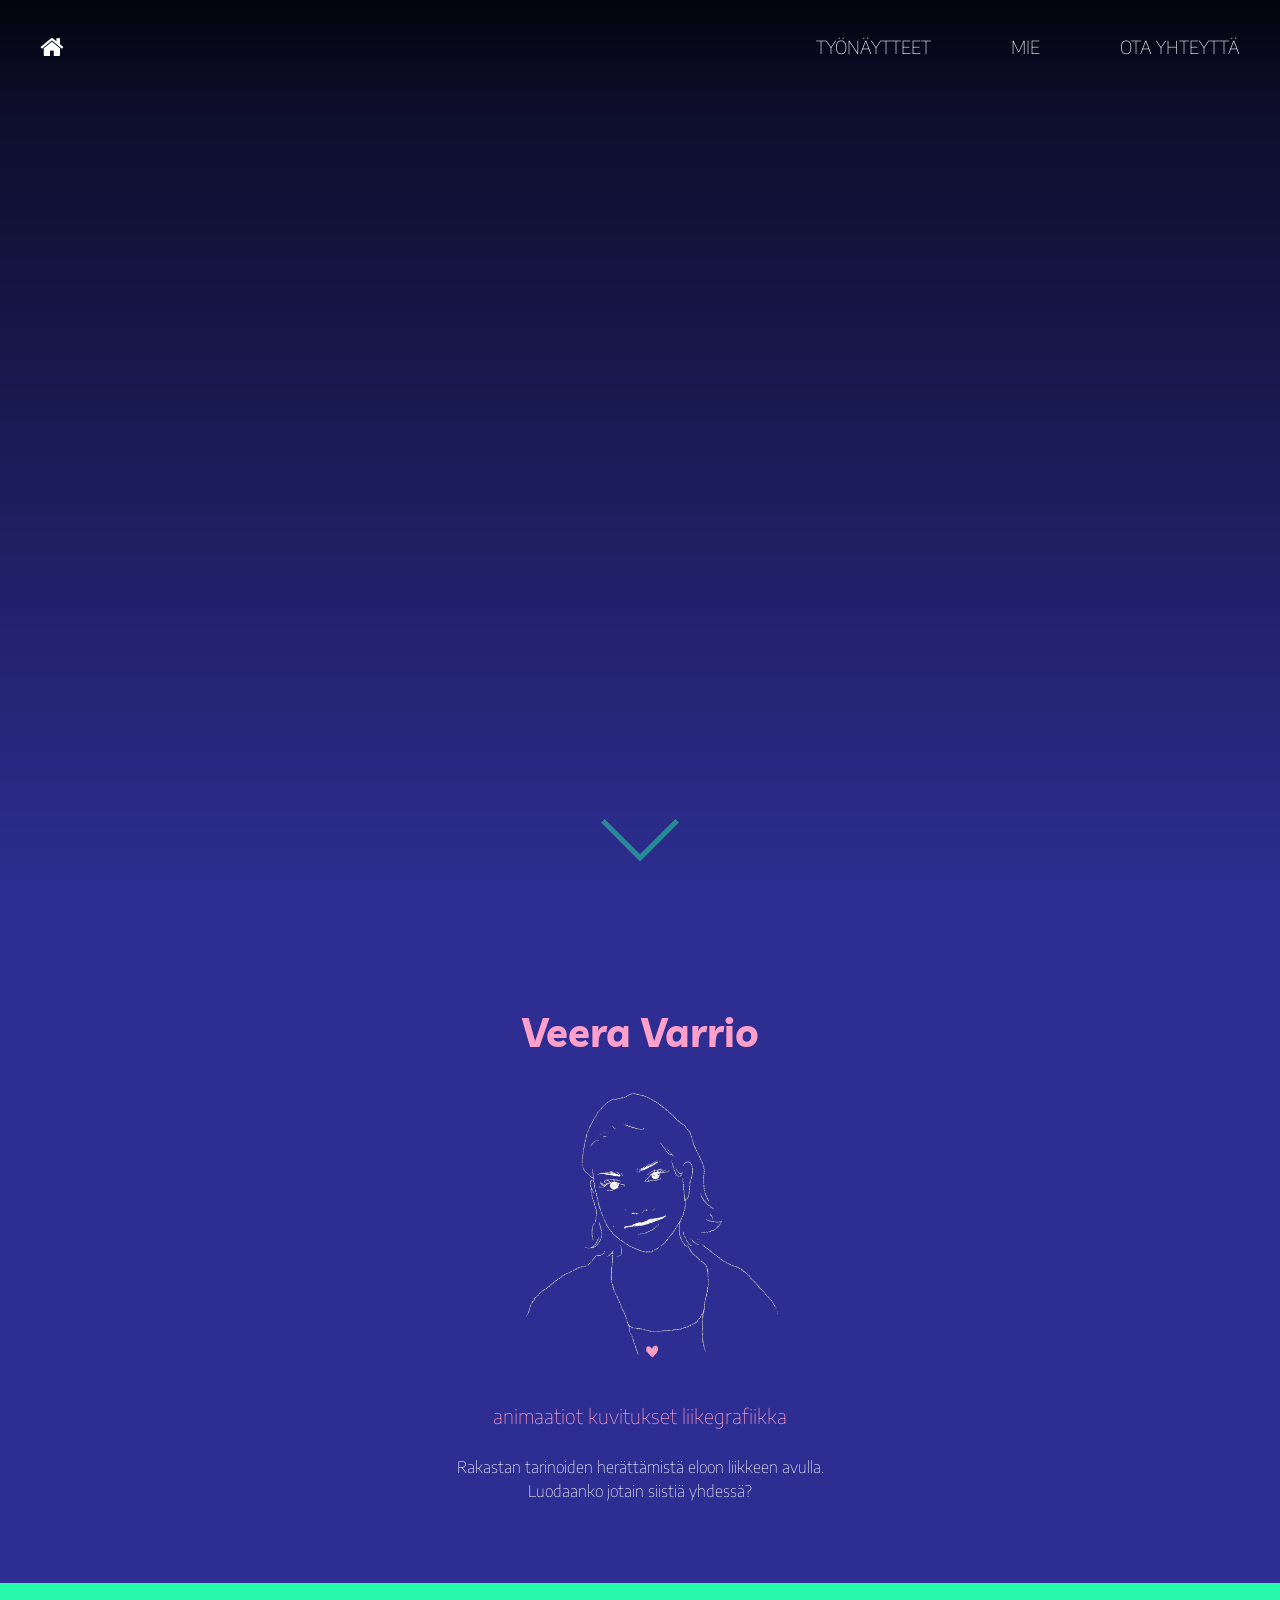
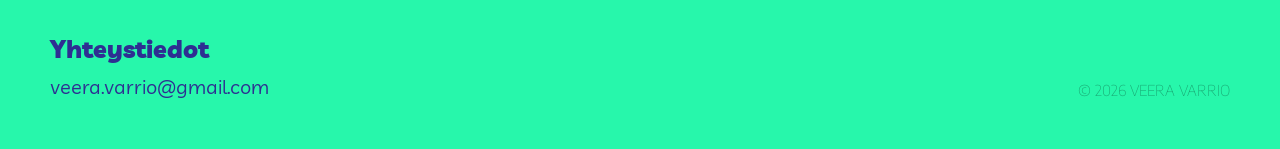
==== commit 4fdbe054: "tyonaytteet paivitettytyönäytteet ja footer päivitetty" ====
--- a/index.html
+++ b/index.html
@@ -1,4 +1,3 @@
-<<<<<<< HEAD
 <!DOCTYPE html>
 </html lang="fi">
 <head>
@@ -12,13 +11,10 @@
 </head>
 
 
-
 <nav class="navbar">
-    <!--tämä aina vasemmalla näkyvillä-->
     <a href="index.html" class="home">
         <i class="fa fa-home"></i>
     </a> 
-
    <div class="hamburger" onclick="toggleMenu()"> ☰ </div>
         <ul id="nav-menu">
             <li><a href="tyonaytteet.html">TYÖNÄYTTEET</a></li>
@@ -31,19 +27,16 @@
 
 
 <body>
-  
+<div class="page-wrapper">
+
     <header class="hero">
-
         <video class="hero-video" autoplay muted loop playsinline>
             <source src="veeravarrio_text-anim.mp4" type="video/mp4">
         </video>
 
         <div class="hero-overlay"></div>
         <div class id="scroll-down"></div>
-
     </header>
-
-
   
     <div class="content">
         <h1>Veera Varrio</h1>
@@ -54,71 +47,14 @@
     </div>
 
     <div class="footer">
-        <h1>Yhteystiedot</h1>
-        <p>veera.varrio@gmail.com</p>
+        <div class="footer-contact">
+            <h1>Yhteystiedot</h1>
+            <p>veera.varrio@gmail.com</p>
+        </div>
+        <div class="footer-c">&copy; 2026 VEERA VARRIO</div>
     </div>
 
-</body>
-=======
-<!DOCTYPE html>
-</html lang="fi">
-<head>
-    <meta charset="UTF-8">
-    <meta name="viewport" content="width=device-width, initial-scale=1.0">
-    <title>Veera Varrio</title>
-    <link rel="stylesheet" href="style.css">
-    <link href="https://fonts.googleapis.com/css2?family=Encode+Sans:wght@100..900&family=Livvic:wght@100;300;400;700;900&display=swap" rel="stylesheet">
-    <script src="script.js"></script>
-    <link rel="stylesheet" href="https://cdnjs.cloudflare.com/ajax/libs/font-awesome/4.7.0/css/font-awesome.min.css">
-</head>
-
-
-
-<nav class="navbar">
-    <!--tämä aina vasemmalla näkyvillä-->
-    <a href="index.html" class="home">
-        <i class="fa fa-home"></i>
-    </a> 
-
-   <div class="hamburger" onclick="toggleMenu()"> ☰ </div>
-        <ul id="nav-menu">
-            <li><a href="tyonaytteet.html">TYÖNÄYTTEET</a></li>
-            <li><a href="mie.html">MIE</a></li>
-            <li><a href="otayhteytta.html">OTA YHTEYTTÄ</a></li>
-        </ul>
-    </div>
-</nav>
-
-
-
-<body>
-  
-    <header class="hero">
-
-        <video class="hero-video" autoplay muted loop playsinline>
-            <source src="veeravarrio_text-anim.mp4" type="video/mp4">
-        </video>
-
-        <div class="hero-overlay"></div>
-        <div class id="scroll-down"></div>
-
-    </header>
-
-
-  
-    <div class="content">
-        <h1>Veera Varrio</h1>
-        <img src="veera-gif.gif">
-        <h2>animaatiot kuvitukset liikegrafiikka</h2>
-        <p>Rakastan tarinoiden herättämistä eloon liikkeen avulla.</p>
-        <p>Luodaanko jotain siistiä yhdessä?</p>
-    </div>
-
-    <div class="footer">
-        <h1>Yhteystiedot</h1>
-        <p>veera.varrio@gmail.com</p>
-    </div>
+</div>
 
 </body>
->>>>>>> 7bf1cca26c12798e79bb67b46951b2b0d3724769
 </html>
--- a/style.css
+++ b/style.css
@@ -1,23 +1,10 @@
-<<<<<<< HEAD
-/*
-COLORS
-blue: #2E2E92
-light pink: #FFA0CA
-turquoise: #27F7AB
-FONTS
-LIVVIC weight: thin 100, semibold 700, black 900
-ENCODEE SANS weight: thin 100, medium 500
-*/
-
 html, body {
     background-color: #2E2E92;
     margin: 0 auto;
     padding: 0;
     max-width: 2000px;
-    min-width: 300px;
     align-content: center;
 }
-
 
 /* NAVIGATION BAR */
 .navbar {
@@ -110,25 +97,7 @@
     }
 }
 
-
-
-/* HEADER IMG 
-.header{
-    min-height: 100svh;
-    width: 100%;
-    background-image: linear-gradient(rgba(0, 0, 0, 0.2), rgba(0, 0, 0, 0.5)), url("varriovisuals.png");
-    background-size: cover;
-    background-repeat: no-repeat;
-    background-position: center;
-    justify-content: center;
-    align-items: center;
-    display: flex;
-    text-align: center;
-    margin: 0;  
-}
-*/
-
-/* HEADER VID */
+/* HERO */
 .hero {
     position: relative;
     display: flex;
@@ -198,8 +167,15 @@
 */
 
 
+.page-wrapper {
+   display: flex;
+   flex-direction: column;
+   min-height: 100vh; 
+}
+
 /* CONTENT */
 .content {
+    flex: 1;
     width: 50%;
     max-width: 1080px;
     margin: auto;
@@ -451,9 +427,8 @@
     border-radius: 50px;
 }
 .contact-left textarea {
-    width: 400px;
     height: 140px;
-    padding: 15px 25px;
+    padding: 15px 0 0 25px;
     border-radius: 25px;
     border: none;
     outline: none;
@@ -501,562 +476,56 @@
 }
 
 
-
 /* FOOTER */
 .footer {
-    background-color: #27F7AB;
-    margin: 0;
-    bottom: 0;
+    box-sizing: border-box;
     width: 100%;
     max-width: 2000px;
+    padding: 50px;
+    display: flex;
+    justify-content: space-between;
+    background-color: #27F7AB;
+    align-items: flex-end;
+        min-width: 300px;
+}
+.footer-contact {
+    display: flex;
+    flex-direction: column;
+    color: #2E2E92;
 }
 .footer h1 {
-    padding: 30px 50px;
-    padding-bottom: 0px;
+    margin: 0 0 10px 0;
     font-size: 25px;
-    color: #2E2E92;
     font-family: "Livvic", sans-serif;
     font-weight: 900;
     font-style: normal;
 }
 .footer p {
-    padding: 30px 50px;
-    padding-top: 0px;
     margin: 0;
     font-size: 18px;
-    color: #2E2E92;
     font-family: 'Livvic', sans-serif;
     font-size: 20px;
     text-align: left;
-=======
-/*
-COLORS
-blue: #2E2E92
-light pink: #FFA0CA
-turquoise: #27F7AB
-FONTS
-LIVVIC weight: thin 100, semibold 700, black 900
-ENCODEE SANS weight: thin 100, medium 500
-*/
-
-html, body {
-    background-color: #2E2E92;
-    margin: 0 auto;
-    padding: 0;
-    max-width: 2000px;
-    min-width: 300px;
-    align-content: center;
-}
-
-
-/* NAVIGATION BAR */
-.navbar {
-    position: fixed;
-    width: 100%;
-    top: 0;
-    background: linear-gradient(rgba(0,0,0,0.5), rgba(0,0,0,0));
-    display: flex;
-    align-items: center;
-    max-width: 2000px;
-    z-index: 10;
-    font-family: 'Encode Sans', sans-serif;
+}
+.footer-c {
     font-size: 18px;
+    color: #18a06e;
+    font-family: 'Encode Sans', sans-serif;
     font-weight: 100;
     font-style: normal;
-}
-.home, li a {
-    color: white;
-    text-decoration: none;
-    padding: 30px 40px;
-}
-.home {
-    font-size: 25px;
-}
-ul li a:hover {
-    background-color: #27F7AB;
-    color: #2E2E92;
-}
-.home:hover {
-    color: #27F7AB;
-}
-ul {
-    list-style: none;
-    margin-left: auto;
-    display: flex;
-}
-.hamburger {
-    display: none;
-    font-size: 40px;
-    color: white;
-    margin-left: auto;
-    margin-right: 20px;
-    cursor: pointer;
-    transition: transform 0.3s ease;
-}
-.hamburger.active {
-    content: "✕";
-}
-/* NAV IN MOBILE */
-@media (max-width: 700px){
-    .hamburger {
-        display: block;
-    }
-    ul{
-        display: none;
+    font-size: 15px;
+    margin-bottom: 0;
+}
+@media screen and (max-width: 700px) {
+    .footer {
+        padding: 30px;
+    }
+}
+@media screen and (max-width: 500px) {
+    .footer {
         flex-direction: column;
-        width: 100%;
-        height: 100svh;
-        background: #27F7AB;
-        position: absolute;
-        top: 70px;
-        text-align: center;
-        align-content: center;
-        font-size: 25px;
-        padding-top: 80px;
-    }
-    .home {
-        font-size: 30px;
-    }
-    ul.show {
-        display: flex;
-    }
-    li {
-        margin: 10px;
-    }
-    li a {
-        color:#2E2E92;
-        text-decoration: none;
-        padding: 0;
-    }
-    ul li a:hover {
-        background-color: transparent;
-        color: #FFA0CA;
-    }
-    .hamburger:hover {
-        color: #27F7AB;
-    }
-    .home:hover {
-        color: #27F7AB;
-    }
-}
-
-
-
-/* HEADER IMG 
-.header{
-    min-height: 100svh;
-    width: 100%;
-    background-image: linear-gradient(rgba(0, 0, 0, 0.2), rgba(0, 0, 0, 0.5)), url("varriovisuals.png");
-    background-size: cover;
-    background-repeat: no-repeat;
-    background-position: center;
-    justify-content: center;
-    align-items: center;
-    display: flex;
-    text-align: center;
-    margin: 0;  
-}
-*/
-
-/* HEADER VID */
-.hero {
-    position: relative;
-    display: flex;
-    height: 100svh;
-    width: 100%;
-    overflow: hidden;
-}
-.hero-video {
-    position: absolute;
-    top: 0;
-    width: 100%;
-    height: 100%;
-    object-fit: cover;
-    z-index: 0;
-}
-.hero-overlay {
-    position: absolute;
-    inset: 0;
-    background: linear-gradient(rgba(0,0,0,0.8), rgba(0,0,0,0));
-    z-index: 1;
-}
-
-/* ARROW N SCROLL */
-#scroll-down {
-    position: fixed;
-    bottom: 20px;
-    left: 50%;
-    transform: translateX(-50%);
-    animation: bounce 1.5s infinite;
-    transition: bottom 0.4s ease, opacity 0.4s ease;
-}
-/* ARROW */
-#scroll-down::before {
-    content: "";
-    display: block;
-    width: 50px;
-    height: 50px;
-    border-left: 5px solid rgba(39, 247, 171, 0.5);
-    border-bottom: 5px solid rgba(39, 247, 171, 0.5);
-    transform: rotate(-45deg);
-    margin: 50px;
-}
-/* BOUNCE ANIMATION */
-@keyframes bounce {
-    0%, 20%, 50%, 80%, 100% {
-        transform: translate(-50%, 0);
-    }
-    40% {
-        transform: translate(-50%, 8px);
-    }
-    60% {
-        transform: translate(-50%, 4px);
-    }
-}
-
-/* HEADER IN MOBILE - vai onko parempi että on full screen ???
-@media (max-width: 1200px) {
-    .hero-video {
-    height: 85%;
-    }
-} 
-@media (max-width: 700px) {
-    .hero-video {
-    height: 70%;
-    }
-}
-*/
-
-
-/* CONTENT */
-.content {
-    width: 50%;
-    max-width: 1080px;
-    margin: auto;
-    padding-top: 80px;
-    padding-bottom: 80px;
-    font-size: 20px;
-    text-align: center;
-    align-content: center;
-    color: #FFA0CA;
-}
-.content h1 {
-    font-size: 40px;
-    color: FFA0CA;
-    font-family: 'Livvic', sans-serif;
-    font-weight: 700;
-}
-.content h2 {
-    font-size: 20px;
-    color: FFA0CA;
-    font-family: 'Encode Sans', sans-serif;
-    font-weight: 100;
-    font-style: normal;
-    word-spacing: 100%;
-    padding: 10px;
-}
-.content p {
-    font-size: 16px;
-    color: white;
-    padding: 30px;
-    font-family: 'Encode Sans', sans-serif;
-    font-weight: 100;
-    font-style: normal;
-    padding: 2px;
-    margin: 0;
-}
-.content img {
-    max-width: 80%;
-} 
-/* CONTENT IN MOBILE */
-@media screen and (max-width: 1200px) {
-    .content {
-        width: 70%;
-    }
-    .content img{
-      min-width: 80%;
-    }
-}
-@media screen and (max-width: 700px) {
-    .content {
-        width: 80%;
-    }
-    .content img{
-      min-width: 100%;
-    }
-}
-
-/* MIE */
-/*
-.content-mie {
-    height: 50vh;
-    display: flex;
-    align-items: center;
-    justify-content: space-evenly;
-}
-.about-left {
-    display: flex;
-    flex-direction: column;
-    align-items: start;
-    gap: 20px;
-}
-.about-right {
-    display: flex;
-    flex-direction: column;
-    align-items: start;
-    gap: 20px;
-}
-.icons {
+        align-items: flex-start;
+        gap: 20px;
+    }
     
-}
-*/
-
-/* PORTFOLIO */
-.project {
-    position: relative;
-    overflow: hidden;
-    width: 100%;
-    display: block;
-    gap: 20px;
-}
-.project video, .project img {
-     width: 100%;
-     height: auto;
-     object-fit: contain;
-     display: block;
-     transition: transform 0.5s ease;
-}
-.project::after {
-    content:"";
-    position: absolute;
-    inset: 0;
-    background: linear-gradient(rgba(0,0,0,0.1),rgba(0,0,0,0.6));
-    transition: opacity 0.5s ease;
-}
-.project-info {
-    position: absolute;
-    bottom: 20px;
-    left: 20px;
-    z-index: 2;
-    transition: all 0.5s ease;
-    color:#ffffff;
-    font-family: 'Encode Sans', sans-serif;
-    font-size: 15px;
-    font-weight: 100;
-    font-style: normal;
-}
-
-/* DESKARISSA */
-@media (hover: hover) and (pointer: fine) {
-.project:hover video, .project:hover img {
-    transform: scale(1.05)
-}
-}
-.project:hover .project-info {
-    transform: translateY(0);
-    opacity: 0;
-}
-.project:hover .play-icon {
-    opacity: 0;
-    transform: translate(-50%, -50%) scale(0.8);
-}
-.project:hover::after {
-    opacity: 0;
-}
-
-/* MOBIILISSA */
-.project.active video, .project.active img {
-    transform: scale(1.05);
-}
-.project.active .play-icon {
-    opacity: 0;
-    transform: translate(-50%, -50%) scale(0.8);
-}
-.project.active .project-info {
-    opacity: 0;
-    transform: translateY(20px);
-}
-.project.active::after {
-    opacity: 0;
-}
-
-
-/* PLAY-ICON FOR VIDEOS */
-.play-icon {
-    position: absolute;
-    top: 50%;
-    left: 50%;
-    transform: translate(-50%, -50%);
-    font-size: 50px;
-    color:#ffffff;
-    z-index: 3;
-    opacity: 0.5;
-    transition: opacity 0.5s ease, transform 0.5s ease;
-    animation: pulse 1s infinite;
-}
-@keyframes pulse {
-    0%{ transform:translate(-50%, -50%) scale(1); }
-    50%{ transform:translate(-50%, -50%) scale(1.1); }
-    100%{ transform:translate(-50%, -50%) scale(1); }
-}
-
-
-/* COLUMNS */
-.row {
-    display: flex;
-    flex-wrap: wrap;
-    align-items: flex-start;
-}
-.column {
-    flex: 25%;
-    max-width: 25%;
-}
-.column img, video {
-    vertical-align: middle;
-    width: 100%;
-} 
-
-/* RESPONSIVE COLUMNS */
-@media screen and (max-width: 1300px) {
-    .project-info {
-         font-size: 12px;
-    }
-} 
-@media screen and (max-width: 1000px) {
-    .column {
-         flex: 50%;
-         max-width: 50%;
-    }
-    .row {
-        flex: none;
-    }
-    .project-info {
-        font-size: 15px;
-   }
-}
-@media screen and (max-width: 600px) {
-    .column {
-        flex: 100%;
-        max-width: 100%;
-    }  
-}
-
-
-/* CONTACT FORM */
-.contact-container {
-    height: 50vh;
-    display: flex;
-    align-items: center;
-    justify-content: space-evenly;
-}
-.contact-left {
-    display: flex;
-    flex-direction: column;
-    align-items: start;
-    gap: 20px;
-}
-.contact-left-title h2 {
-    margin-bottom: 20px;
-}
-.contact-left-title hr {
-    border: none;
-    width: 200px;
-    height: 5px;
-    background-color:#27F7AB;
-    border-radius: 4px;
-    margin-bottom: 20px;
-}
-.contact-inputs {
-    width: 400px;
-    height: 50px;
-    border: none;
-    outline: none;
-    padding-left: 25px;
-
-    font-family: 'Encode Sans', sans-serif;
-    font-weight: 500;
-    font-style: normal;
-    font-size: 16px;
-    color:#2E2E92;
-    border-radius: 50px;
-}
-.contact-left textarea {
-    width: 400px;
-    height: 140px;
-    padding: 15px 25px;
-    border-radius: 25px;
-    border: none;
-    outline: none;
-
-    font-family: 'Encode Sans', sans-serif;
-    font-weight: 500;
-    font-style: normal;
-    font-size: 16px;
-    color:#2E2E92;
-}
-.contact-inputs:focus {
-    border: 2px solid #27F7AB;
-}
-.contact-inputs::placeholder {
-    color:rgb(128, 128, 128);
-}
-.contact-left button {
-    display: flex;
-    align-items: center;
-    padding: 15px 30px;
-    background: #FFA0CA;
-    cursor: pointer;
-    border: none; 
-
-    font-family: 'Encode Sans', sans-serif;
-    font-weight: 500;
-    font-style: normal;
-    font-size: 16px;
-    color:#2E2E92;
-    border-radius: 50px; 
-}
-/* ADD ARROW ICON 
-.contact-left button img {
-    height: 15px;
-}
-*/
-.contact-left button:hover {
-    transform: scale(1.1);
-}
-/* MOBIILISSA */
-@media (max-width: 500px) {
-    .contact-inputs {
-        width: 80vw;
-    }
-}
-
-
-
-/* FOOTER */
-.footer {
-    background-color: #27F7AB;
-    margin: 0;
-    bottom: 0;
-    width: 100%;
-    max-width: 2000px;
-}
-.footer h1 {
-    padding: 30px 50px;
-    padding-bottom: 0px;
-    font-size: 25px;
-    color: #2E2E92;
-    font-family: "Livvic", sans-serif;
-    font-weight: 900;
-    font-style: normal;
-}
-.footer p {
-    padding: 30px 50px;
-    padding-top: 0px;
-    margin: 0;
-    font-size: 18px;
-    color: #2E2E92;
-    font-family: 'Livvic', sans-serif;
-    font-size: 20px;
-    text-align: left;
->>>>>>> 7bf1cca26c12798e79bb67b46951b2b0d3724769
 }
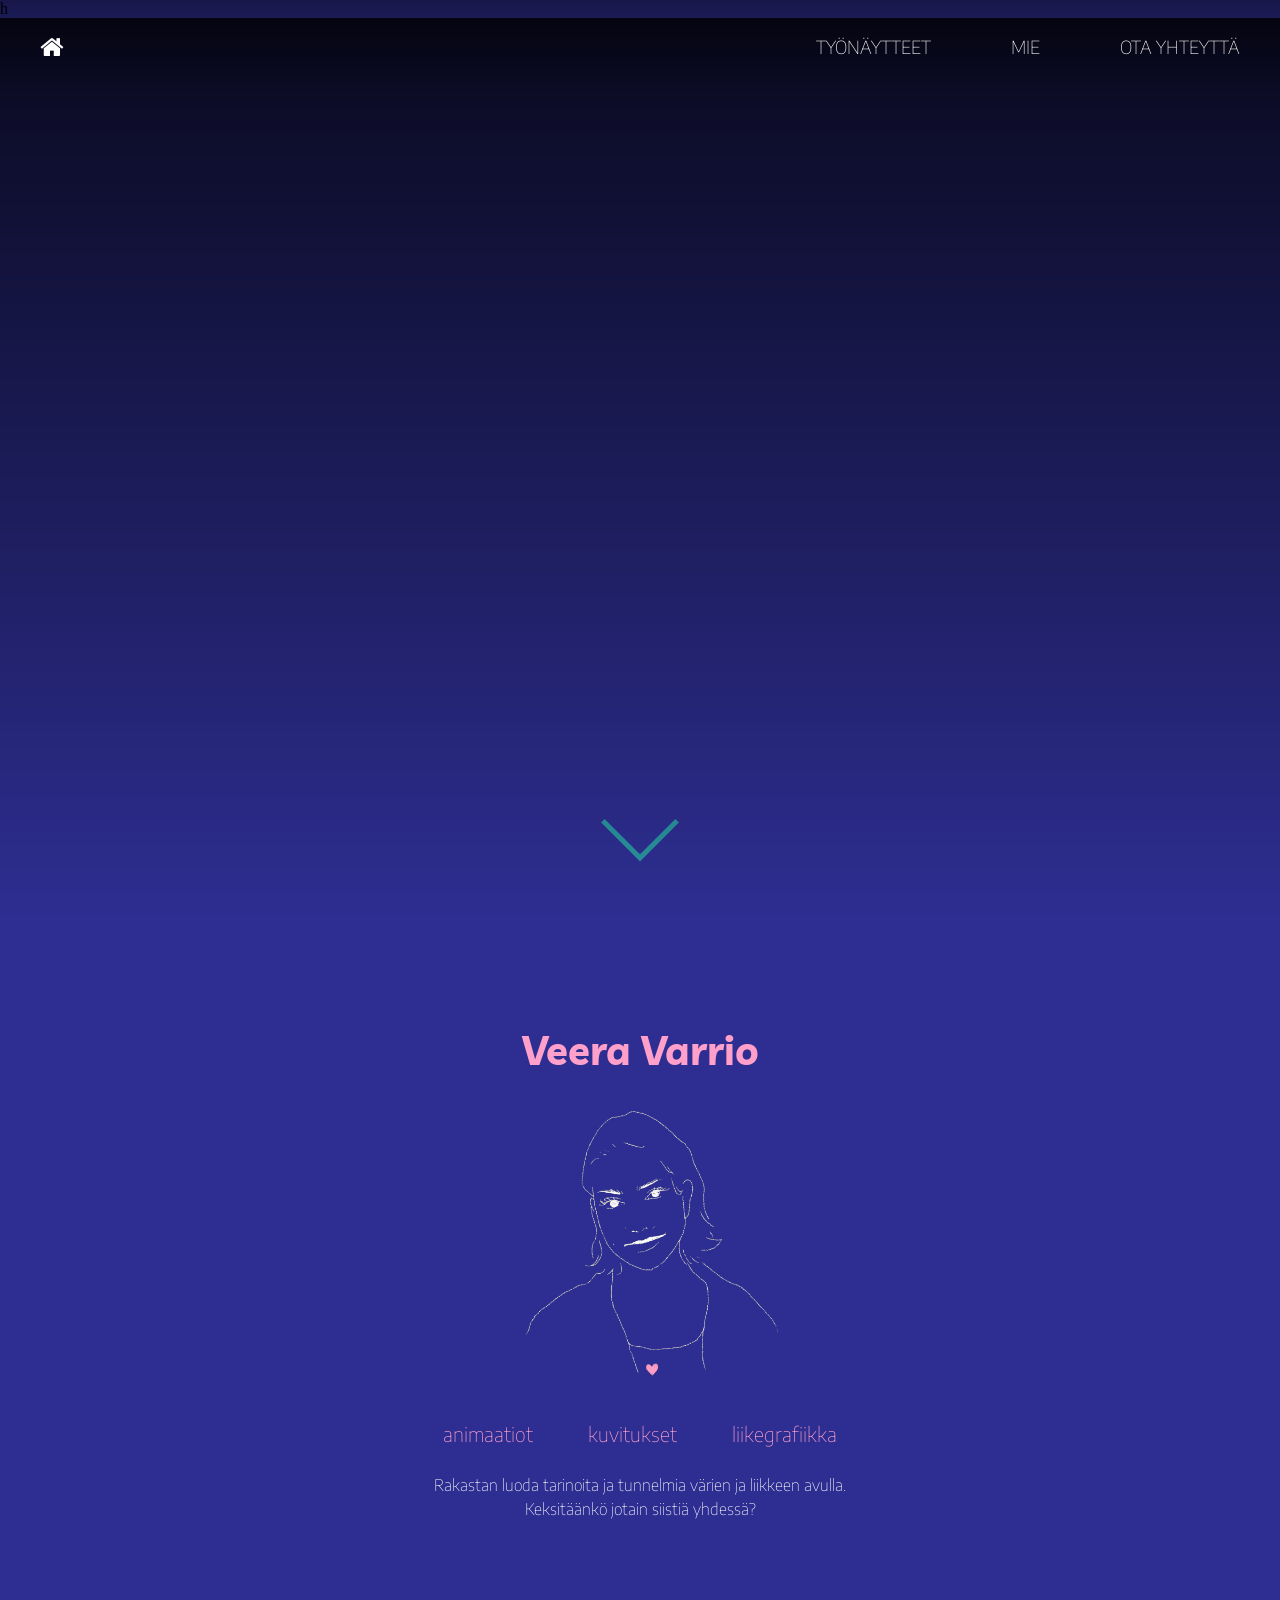
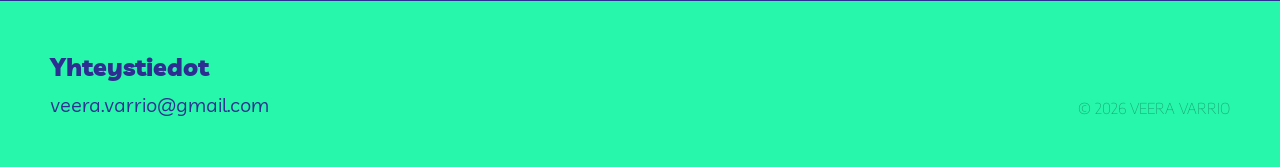
==== commit 15637f03: "päivitetty ota yhteyttä -sivun rakennetta" ====
--- a/index.html
+++ b/index.html
@@ -1,5 +1,5 @@
 <!DOCTYPE html>
-</html lang="fi">
+<html lang="fi"></html>h
 <head>
     <meta charset="UTF-8">
     <meta name="viewport" content="width=device-width, initial-scale=1.0">
@@ -42,8 +42,8 @@
         <h1>Veera Varrio</h1>
         <img src="veera-gif.gif">
         <h2>animaatiot kuvitukset liikegrafiikka</h2>
-        <p>Rakastan tarinoiden herättämistä eloon liikkeen avulla.</p>
-        <p>Luodaanko jotain siistiä yhdessä?</p>
+        <p>Rakastan luoda tarinoita ja tunnelmia värien ja liikkeen avulla.</p>
+        <p>Keksitäänkö jotain siistiä yhdessä?</p>
     </div>
 
     <div class="footer">
--- a/style.css
+++ b/style.css
@@ -4,6 +4,7 @@
     padding: 0;
     max-width: 2000px;
     align-content: center;
+    min-width: 300px;
 }
 
 /* NAVIGATION BAR */
@@ -153,25 +154,13 @@
     }
 }
 
-/* HEADER IN MOBILE - vai onko parempi että on full screen ???
-@media (max-width: 1200px) {
-    .hero-video {
-    height: 85%;
-    }
-} 
-@media (max-width: 700px) {
-    .hero-video {
-    height: 70%;
-    }
-}
-*/
-
 
 .page-wrapper {
    display: flex;
    flex-direction: column;
    min-height: 100vh; 
 }
+
 
 /* CONTENT */
 .content {
@@ -188,17 +177,18 @@
 }
 .content h1 {
     font-size: 40px;
-    color: FFA0CA;
+    color: #FFA0CA;
     font-family: 'Livvic', sans-serif;
     font-weight: 700;
 }
 .content h2 {
     font-size: 20px;
-    color: FFA0CA;
+    color: #FFA0CA;
     font-family: 'Encode Sans', sans-serif;
     font-weight: 100;
     font-style: normal;
-    word-spacing: 100%;
+
+    word-spacing: 50px;
     padding: 10px;
 }
 .content p {
@@ -227,35 +217,36 @@
     .content {
         width: 80%;
     }
+    .content h1 {
+        font-size: 30px;
+    }
+    .content h2 {
+        font-size: 18px;
+        word-spacing: 30px;
+    }
+    .content p {
+        font-size: 14px
+    }
     .content img{
       min-width: 100%;
     }
 }
-
-/* MIE */
-/*
-.content-mie {
-    height: 50vh;
-    display: flex;
-    align-items: center;
-    justify-content: space-evenly;
-}
-.about-left {
-    display: flex;
-    flex-direction: column;
-    align-items: start;
-    gap: 20px;
-}
-.about-right {
-    display: flex;
-    flex-direction: column;
-    align-items: start;
-    gap: 20px;
-}
-.icons {
-    
-}
-*/
+@media screen and (max-width: 500px) {
+    .content {
+        width: 90%;
+    }
+    .content h2 {
+        font-size: 16px;
+        word-spacing: 15px;
+    }
+    .content p {
+        font-size: 12px
+    }
+    .content img{
+      min-width: 100%;
+    }
+}
+
 
 /* PORTFOLIO */
 .project {
@@ -296,7 +287,7 @@
 @media (hover: hover) and (pointer: fine) {
 .project:hover video, .project:hover img {
     transform: scale(1.05)
-}
+    }
 }
 .project:hover .project-info {
     transform: translateY(0);
@@ -394,6 +385,7 @@
     display: flex;
     align-items: center;
     justify-content: space-evenly;
+    align-items: flex-start;
 }
 .contact-left {
     display: flex;
@@ -486,7 +478,7 @@
     justify-content: space-between;
     background-color: #27F7AB;
     align-items: flex-end;
-        min-width: 300px;
+    min-width: 300px;
 }
 .footer-contact {
     display: flex;
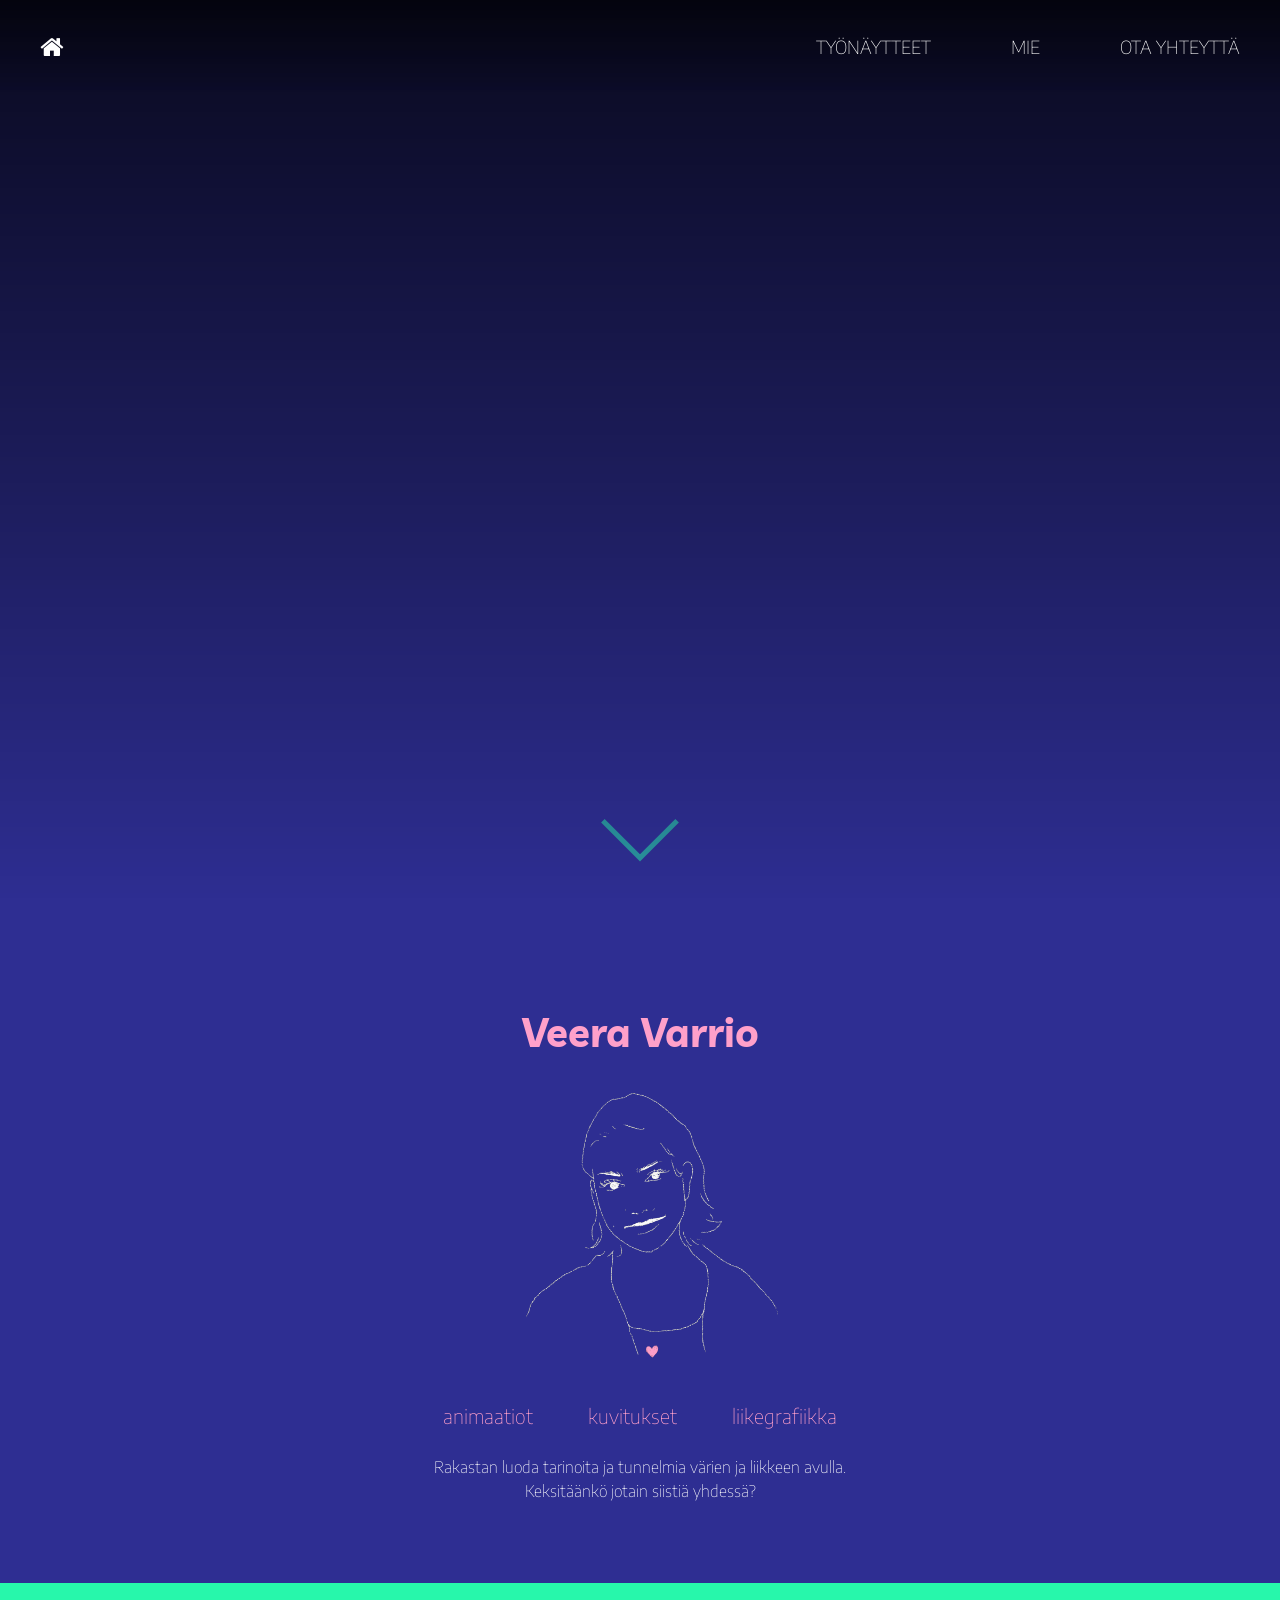
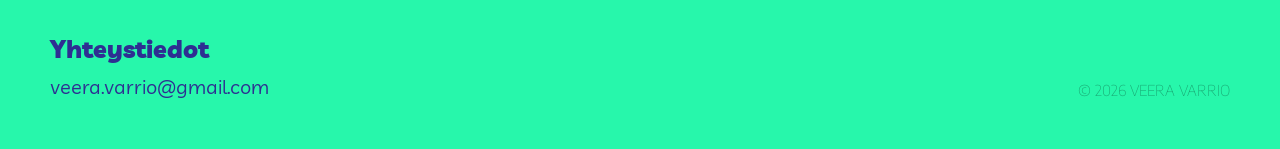
==== commit c8cbff72: "html lang korjattu" ====
--- a/index.html
+++ b/index.html
@@ -1,9 +1,10 @@
 <!DOCTYPE html>
-<html lang="fi"></html>h
+<html lang="fi">
 <head>
     <meta charset="UTF-8">
     <meta name="viewport" content="width=device-width, initial-scale=1.0">
     <title>Veera Varrio</title>
+    
     <link rel="stylesheet" href="style.css">
     <link href="https://fonts.googleapis.com/css2?family=Encode+Sans:wght@100..900&family=Livvic:wght@100;300;400;700;900&display=swap" rel="stylesheet">
     <script src="script.js"></script>
